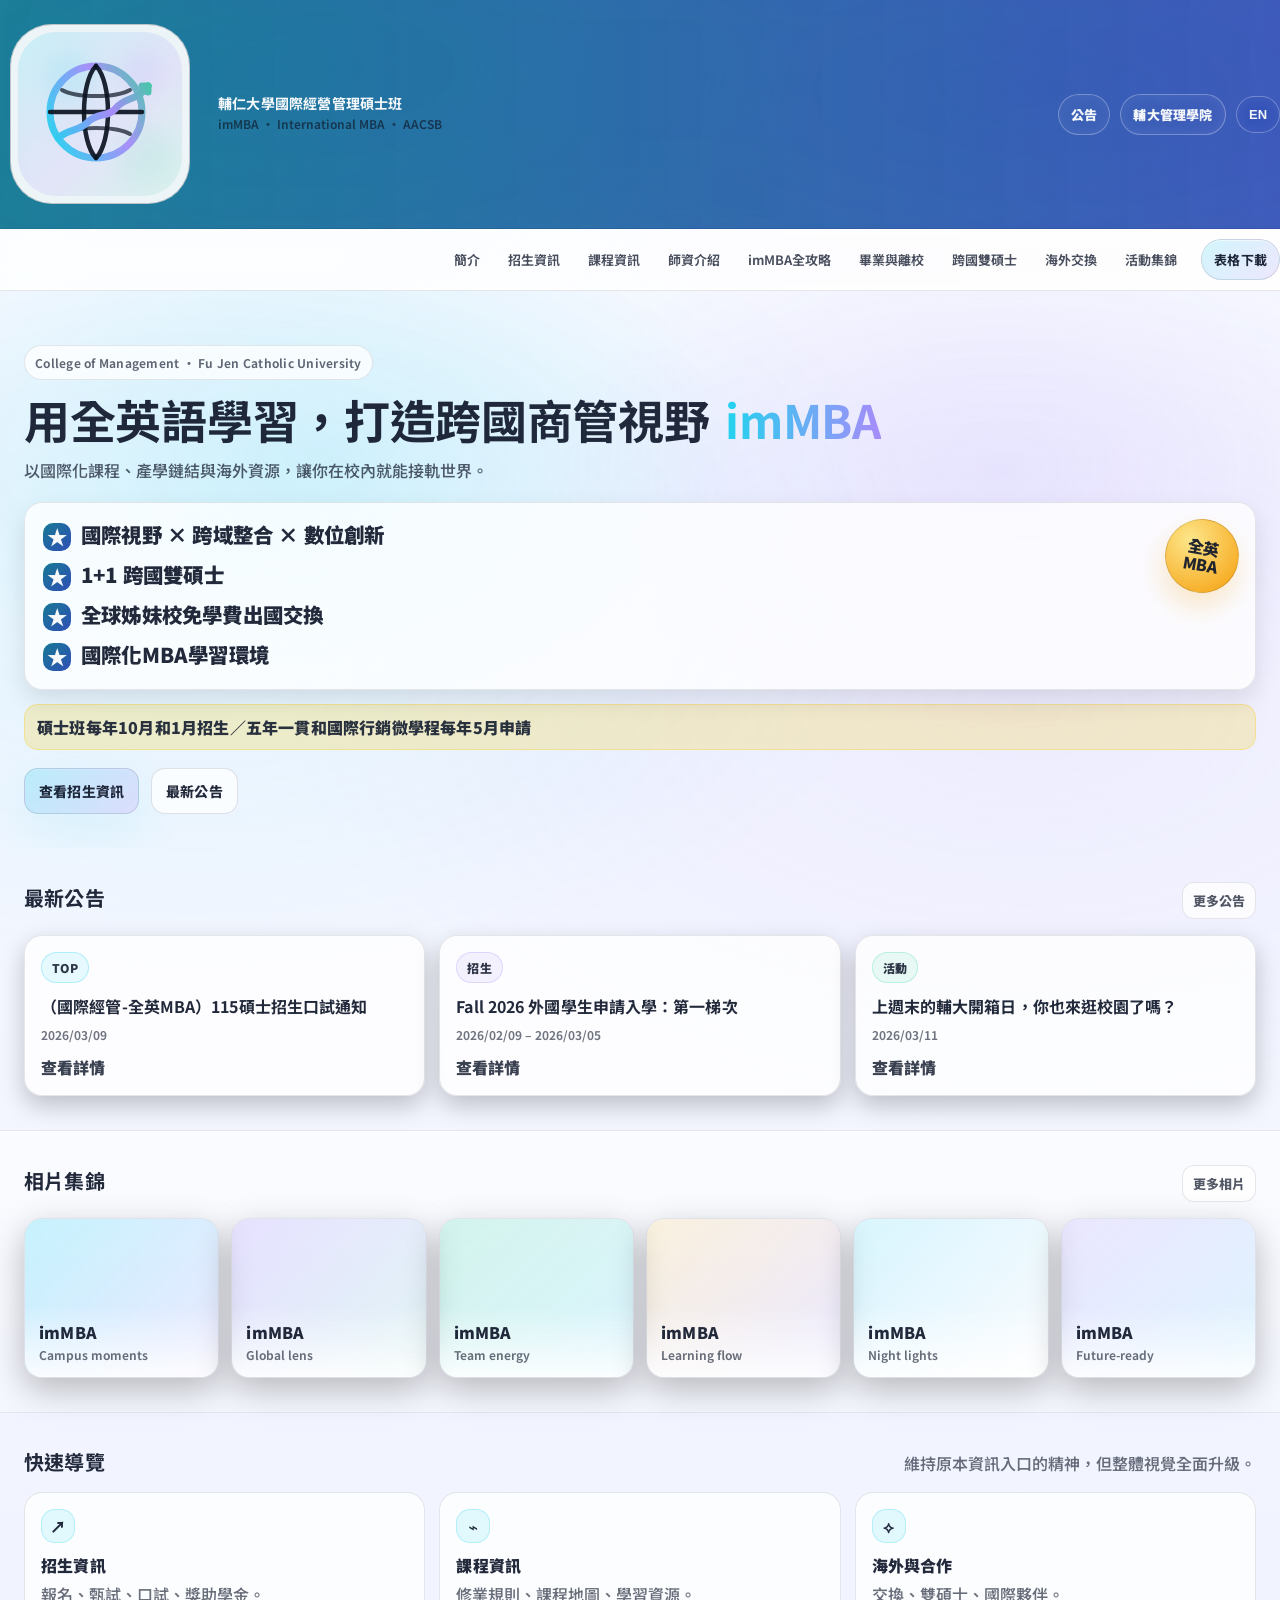
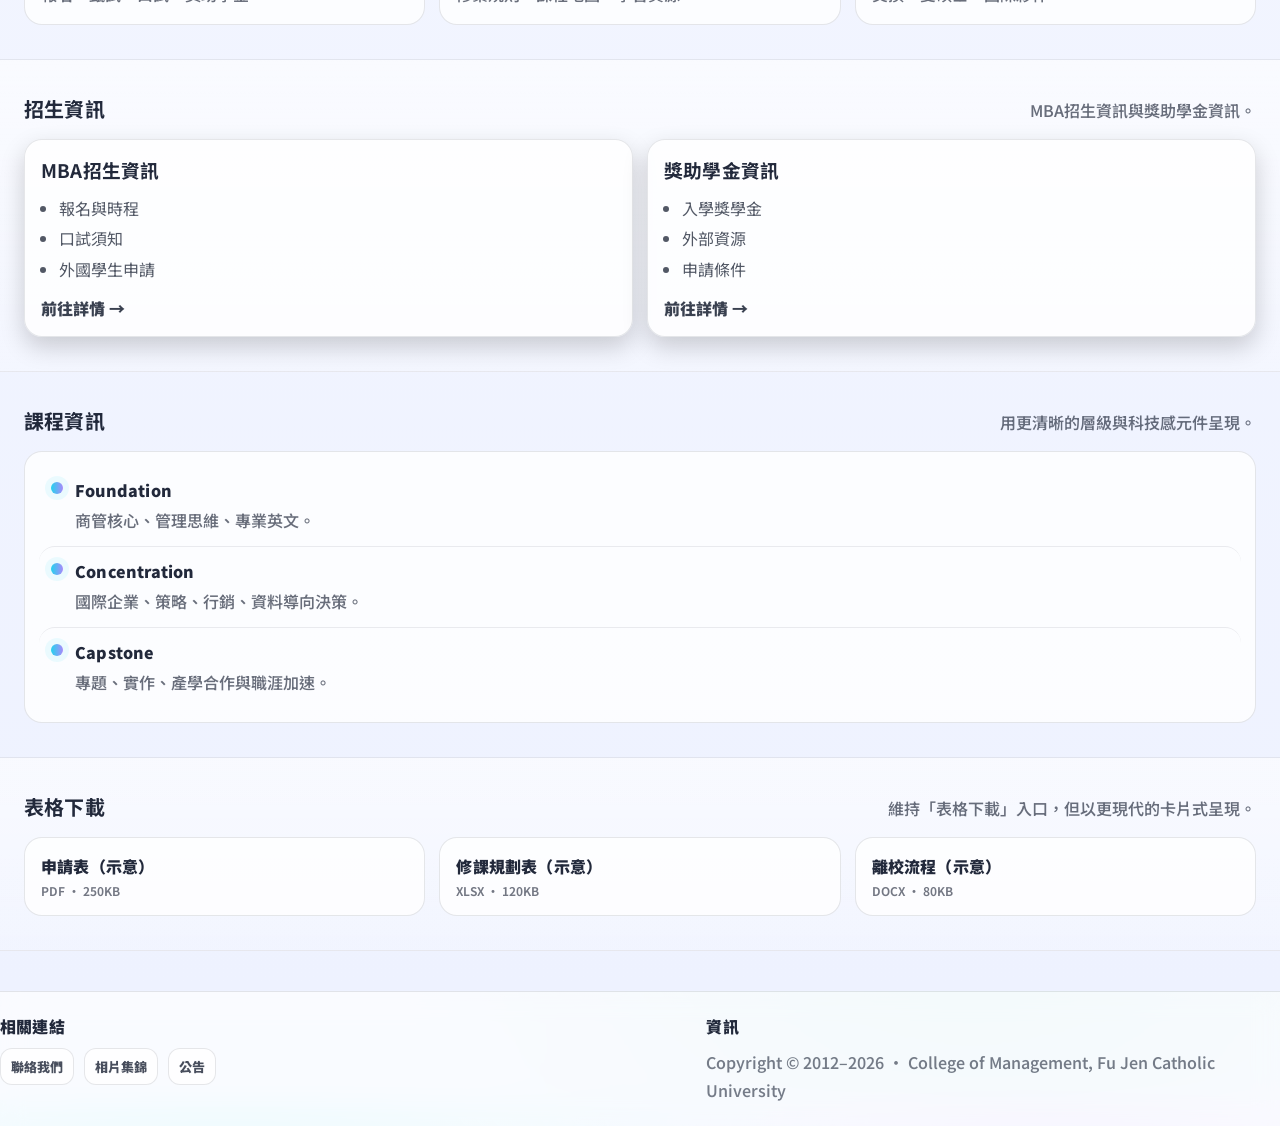
==== index.html @ dc675eb4 "first commit" ====
<!doctype html>
<html lang="zh-Hant" data-lang="zh">
  <head>
    <meta charset="UTF-8" />
    <meta name="viewport" content="width=device-width, initial-scale=1.0" />
    <meta name="color-scheme" content="dark light" />
    <title data-i18n="title">輔仁大學國際經營管理碩士班（imMBA）</title>
    <meta
      name="description"
      content="輔仁大學國際經營管理碩士班（imMBA）— 招生資訊、課程資訊、師資介紹、活動集錦。"
    />
    <link rel="preconnect" href="https://fonts.googleapis.com" />
    <link rel="preconnect" href="https://fonts.gstatic.com" crossorigin />
    <link
      href="https://fonts.googleapis.com/css2?family=Noto+Sans+TC:wght@400;500;600;700&display=swap"
      rel="stylesheet"
    />
    <link rel="stylesheet" href="./assets/styles.css" />
    <link rel="icon" href="./assets/favicon.svg" type="image/svg+xml" />
  </head>
  <body>
    <a class="skip-link" href="#main" data-i18n="skip">跳到主要內容</a>

    <header class="site-header" role="banner">
      <div class="top-banner">
        <div class="shell top-banner-inner">
          <div class="banner-left">
            <div class="logo-wrap">
              <img class="logo" src="./assets/logo.svg" width="200" height="200" alt="imMBA logo" />
            </div>
            <div class="banner-titles">
              <div class="brand-title brand-title--banner" data-i18n="brandTitle">輔仁大學國際經營管理碩士班</div>
              <div class="brand-subtitle brand-subtitle--banner" data-i18n="brandSubtitle">
                imMBA · International MBA · AACSB
              </div>
            </div>
          </div>

          <div class="banner-actions" aria-label="Header actions">
            <a class="banner-action" href="#news" data-i18n="banner.news">公告</a>
            <a class="banner-action" href="https://www.management.fju.edu.tw/" target="_blank" rel="noreferrer"
              data-i18n="banner.college"
              >輔大管理學院</a
            >
            <button class="banner-action banner-action--ghost lang-switch" type="button" data-i18n="langSwitch">
              EN
            </button>
          </div>
        </div>
      </div>

      <div class="nav-bar">
        <div class="shell nav-bar-inner">
          <nav class="nav" aria-label="主選單" data-i18n-attr="aria-label:navAria">
          <button class="nav-toggle" type="button" aria-expanded="false" aria-controls="navMenu">
            <span class="nav-toggle-lines" aria-hidden="true"></span>
            <span class="nav-toggle-text" data-i18n="menu">選單</span>
          </button>

          <ul id="navMenu" class="nav-menu">
            <li class="nav-item">
              <a class="nav-link" href="#intro" data-i18n="nav.about">簡介</a>
              <div class="dropdown">
                <a class="dropdown-link" href="#intro-features" data-i18n="nav.about.features">特色與排名</a>
                <a class="dropdown-link" href="#intro-rules" data-i18n="nav.about.rules">本單位規定及辦法</a>
                <a class="dropdown-link" href="#intro-env" data-i18n="nav.about.env">學習環境</a>
              </div>
            </li>

            <li class="nav-item">
              <a class="nav-link" href="#admission" data-i18n="nav.admissions">招生資訊</a>
              <div class="dropdown">
                <a class="dropdown-link" href="#admission-mba" data-i18n="nav.admissions.mba">MBA招生資訊</a>
                <a class="dropdown-link" href="#admission-scholarship" data-i18n="nav.admissions.scholarships"
                  >獎助學金資訊</a
                >
              </div>
            </li>

            <li class="nav-item">
              <a class="nav-link" href="#courses" data-i18n="nav.curriculum">課程資訊</a>
              <div class="dropdown">
                <a class="dropdown-link" href="#courses-rules" data-i18n="nav.curriculum.rules">課程與修業規則</a>
              </div>
            </li>

            <li class="nav-item"><a class="nav-link" href="#faculty" data-i18n="nav.faculty">師資介紹</a></li>
            <li class="nav-item"><a class="nav-link" href="#guide" data-i18n="nav.guide">imMBA全攻略</a></li>
            <li class="nav-item"><a class="nav-link" href="#graduation" data-i18n="nav.graduation">畢業與離校</a></li>
            <li class="nav-item"><a class="nav-link" href="#dual" data-i18n="nav.dual">跨國雙碩士</a></li>
            <li class="nav-item"><a class="nav-link" href="#exchange" data-i18n="nav.exchange">海外交換</a></li>
            <li class="nav-item"><a class="nav-link" href="#gallery" data-i18n="nav.gallery">活動集錦</a></li>

            <li class="nav-item nav-item--right">
              <a class="nav-pill" href="#downloads" data-i18n="nav.downloads">表格下載</a>
            </li>
          </ul>
          </nav>
        </div>
      </div>
    </header>

    <main id="main" class="main" role="main">
      <section class="hero" aria-label="主視覺">
        <div class="shell hero-grid">
          <div class="hero-copy">
            <div class="kicker">College of Management · Fu Jen Catholic University</div>
            <h1 class="hero-title">
              <span data-i18n="hero.titlePrefix">用全英語學習，打造跨國商管視野</span>
              <span class="hero-title-accent">imMBA</span>
            </h1>
            <p class="hero-lead" data-i18n="hero.lead">
              以國際化課程、產學鏈結與海外資源，讓你在校內就能接軌世界。
            </p>

            <div class="hero-bullets">
              <div class="hero-badge" aria-hidden="true"><span data-i18n="hero.badge">全英MBA</span></div>
              <ul class="hero-list">
                <li data-i18n="hero.b1">國際視野 × 跨域整合 × 數位創新</li>
                <li data-i18n="hero.b2">1+1 跨國雙碩士</li>
                <li data-i18n="hero.b3">全球姊妹校免學費出國交換</li>
                <li data-i18n="hero.b4">國際化MBA學習環境</li>
              </ul>
            </div>

            <div class="hero-footnote" data-i18n="hero.foot">
              碩士班每年10月和1月招生／五年一貫和國際行銷微學程每年5月申請
            </div>

            <div class="hero-actions">
              <a class="btn btn-primary" href="#admission" data-i18n="hero.ctaAdmissions">查看招生資訊</a>
              <a class="btn btn-secondary" href="#news" data-i18n="hero.ctaNews">最新公告</a>
            </div>

          </div>
        </div>
      </section>

      <section id="news" class="section">
        <div class="shell">
          <div class="section-head">
            <h2 class="section-title" data-i18n="news.title">最新公告</h2>
            <a class="section-link" href="#more-news" data-i18n="news.more">更多公告</a>
          </div>

          <div class="cards">
            <article class="card">
              <div class="tag">TOP</div>
              <h3 class="card-title" data-i18n="news.item1.title">（國際經管-全英MBA）115碩士招生口試通知</h3>
              <p class="card-meta">2026/03/09</p>
              <a class="card-cta" href="#news-1" data-i18n="news.details">查看詳情</a>
            </article>

            <article class="card">
              <div class="tag tag--alt" data-i18n="news.tagAdmissions">招生</div>
              <h3 class="card-title" data-i18n="news.item2.title">Fall 2026 外國學生申請入學：第一梯次</h3>
              <p class="card-meta">2026/02/09 – 2026/03/05</p>
              <a class="card-cta" href="#news-2" data-i18n="news.details">查看詳情</a>
            </article>

            <article class="card">
              <div class="tag tag--soft" data-i18n="news.tagEvent">活動</div>
              <h3 class="card-title" data-i18n="news.item3.title">上週末的輔大開箱日，你也來逛校園了嗎？</h3>
              <p class="card-meta">2026/03/11</p>
              <a class="card-cta" href="#news-3" data-i18n="news.details">查看詳情</a>
            </article>
          </div>
        </div>
      </section>

      <section id="gallery" class="section section--alt">
        <div class="shell">
          <div class="section-head">
            <h2 class="section-title" data-i18n="gallery.title">相片集錦</h2>
            <a class="section-link" href="#more-gallery" data-i18n="gallery.more">更多相片</a>
          </div>

          <div class="gallery">
            <a class="tile" href="#g1" aria-label="相片 1">
              <div class="tile-bg tile-bg--1"></div>
              <div class="tile-overlay">
                <div class="tile-title">imMBA</div>
                <div class="tile-subtitle">Campus moments</div>
              </div>
            </a>
            <a class="tile" href="#g2" aria-label="相片 2">
              <div class="tile-bg tile-bg--2"></div>
              <div class="tile-overlay">
                <div class="tile-title">imMBA</div>
                <div class="tile-subtitle">Global lens</div>
              </div>
            </a>
            <a class="tile" href="#g3" aria-label="相片 3">
              <div class="tile-bg tile-bg--3"></div>
              <div class="tile-overlay">
                <div class="tile-title">imMBA</div>
                <div class="tile-subtitle">Team energy</div>
              </div>
            </a>
            <a class="tile" href="#g4" aria-label="相片 4">
              <div class="tile-bg tile-bg--4"></div>
              <div class="tile-overlay">
                <div class="tile-title">imMBA</div>
                <div class="tile-subtitle">Learning flow</div>
              </div>
            </a>
            <a class="tile" href="#g5" aria-label="相片 5">
              <div class="tile-bg tile-bg--5"></div>
              <div class="tile-overlay">
                <div class="tile-title">imMBA</div>
                <div class="tile-subtitle">Night lights</div>
              </div>
            </a>
            <a class="tile" href="#g6" aria-label="相片 6">
              <div class="tile-bg tile-bg--6"></div>
              <div class="tile-overlay">
                <div class="tile-title">imMBA</div>
                <div class="tile-subtitle">Future-ready</div>
              </div>
            </a>
          </div>
        </div>
      </section>

      <section id="intro" class="section">
        <div class="shell">
          <div class="section-head">
            <h2 class="section-title" data-i18n="intro.title">快速導覽</h2>
            <p class="section-desc" data-i18n="intro.desc">維持原本資訊入口的精神，但整體視覺全面升級。</p>
          </div>

          <div class="grid-3">
            <a class="mini" href="#admission">
              <div class="mini-icon" aria-hidden="true">↗</div>
              <div class="mini-title" data-i18n="intro.card1.title">招生資訊</div>
              <div class="mini-desc" data-i18n="intro.card1.desc">報名、甄試、口試、獎助學金。</div>
            </a>
            <a class="mini" href="#courses">
              <div class="mini-icon" aria-hidden="true">⌁</div>
              <div class="mini-title" data-i18n="intro.card2.title">課程資訊</div>
              <div class="mini-desc" data-i18n="intro.card2.desc">修業規則、課程地圖、學習資源。</div>
            </a>
            <a class="mini" href="#exchange">
              <div class="mini-icon" aria-hidden="true">⟡</div>
              <div class="mini-title" data-i18n="intro.card3.title">海外與合作</div>
              <div class="mini-desc" data-i18n="intro.card3.desc">交換、雙碩士、國際夥伴。</div>
            </a>
          </div>
        </div>
      </section>

      <section id="admission" class="section section--alt">
        <div class="shell">
          <div class="section-head">
            <h2 class="section-title" data-i18n="admission.title">招生資訊</h2>
            <p class="section-desc" data-i18n="admission.desc">MBA招生資訊與獎助學金資訊。</p>
          </div>

          <div class="split">
            <div class="panel">
              <h3 class="panel-title" id="admission-mba" data-i18n="admission.mba.title">MBA招生資訊</h3>
              <ul class="list">
                <li data-i18n="admission.mba.li1">報名與時程</li>
                <li data-i18n="admission.mba.li2">口試須知</li>
                <li data-i18n="admission.mba.li3">外國學生申請</li>
              </ul>
              <a class="inline-link" href="#admission-mba-more" data-i18n="common.learnMore">前往詳情 →</a>
            </div>
            <div class="panel">
              <h3 class="panel-title" id="admission-scholarship" data-i18n="admission.sch.title">獎助學金資訊</h3>
              <ul class="list">
                <li data-i18n="admission.sch.li1">入學獎學金</li>
                <li data-i18n="admission.sch.li2">外部資源</li>
                <li data-i18n="admission.sch.li3">申請條件</li>
              </ul>
              <a class="inline-link" href="#admission-scholarship-more" data-i18n="common.learnMore">前往詳情 →</a>
            </div>
          </div>
        </div>
      </section>

      <section id="courses" class="section">
        <div class="shell">
          <div class="section-head">
            <h2 class="section-title" data-i18n="courses.title">課程資訊</h2>
            <p class="section-desc" id="courses-rules" data-i18n="courses.desc">用更清晰的層級與科技感元件呈現。</p>
          </div>

          <div class="timeline">
            <div class="step">
              <div class="step-dot" aria-hidden="true"></div>
              <div class="step-body">
                <div class="step-title">Foundation</div>
                <div class="step-desc" data-i18n="courses.step1">商管核心、管理思維、專業英文。</div>
              </div>
            </div>
            <div class="step">
              <div class="step-dot" aria-hidden="true"></div>
              <div class="step-body">
                <div class="step-title">Concentration</div>
                <div class="step-desc" data-i18n="courses.step2">國際企業、策略、行銷、資料導向決策。</div>
              </div>
            </div>
            <div class="step">
              <div class="step-dot" aria-hidden="true"></div>
              <div class="step-body">
                <div class="step-title">Capstone</div>
                <div class="step-desc" data-i18n="courses.step3">專題、實作、產學合作與職涯加速。</div>
              </div>
            </div>
          </div>
        </div>
      </section>

      <section id="downloads" class="section section--alt">
        <div class="shell">
          <div class="section-head">
            <h2 class="section-title" data-i18n="downloads.title">表格下載</h2>
            <p class="section-desc" data-i18n="downloads.desc">維持「表格下載」入口，但以更現代的卡片式呈現。</p>
          </div>

          <div class="downloads">
            <a class="download" href="#d1">
              <div class="download-title" data-i18n="downloads.item1">申請表（示意）</div>
              <div class="download-meta">PDF · 250KB</div>
            </a>
            <a class="download" href="#d2">
              <div class="download-title" data-i18n="downloads.item2">修課規劃表（示意）</div>
              <div class="download-meta">XLSX · 120KB</div>
            </a>
            <a class="download" href="#d3">
              <div class="download-title" data-i18n="downloads.item3">離校流程（示意）</div>
              <div class="download-meta">DOCX · 80KB</div>
            </a>
          </div>
        </div>
      </section>

      <!-- language switch is in the top navigation -->
    </main>

    <footer class="site-footer" role="contentinfo">
      <div class="shell footer-grid">
        <div>
          <div class="footer-title" data-i18n="footer.linksTitle">相關連結</div>
          <div class="footer-links">
            <a href="#contact" data-i18n="footer.contact">聯絡我們</a>
            <a href="#gallery" data-i18n="footer.gallery">相片集錦</a>
            <a href="#news" data-i18n="footer.news">公告</a>
          </div>
        </div>
        <div>
          <div class="footer-title" data-i18n="footer.infoTitle">資訊</div>
          <div class="footer-muted">
            Copyright © 2012–2026 · College of Management, Fu Jen Catholic University
          </div>
        </div>
      </div>
    </footer>

    <script src="./assets/app.js" defer></script>
  </body>
</html>
---- assets/styles.css ----
:root{
  /* Light-tech palette (same vibe, brighter base) */
  --bg0: #F6F8FF;
  --bg1: #EEF2FF;
  --surface: rgba(255,255,255,.72);
  --surface2: rgba(255,255,255,.86);
  --stroke: rgba(15,23,42,.10);
  --stroke2: rgba(34,211,238,.24);
  --text: rgba(15,23,42,.92);
  --muted: rgba(15,23,42,.68);
  --muted2: rgba(15,23,42,.52);

  --aqua: #22D3EE;
  --violet: #A78BFA;
  --mint: #34D399;
  --amber: #FBBF24;

  --shadow: 0 18px 60px rgba(0,0,0,.52);
  --shadow2: 0 10px 30px rgba(0,0,0,.35);
  --r-lg: 18px;
  --r-md: 14px;
  --r-sm: 12px;
  /* Full-bleed layout */
  --max: 100%;
}

*{box-sizing:border-box}
html,body{height:100%}
body{
  margin:0;
  font-family: "Noto Sans TC", system-ui, -apple-system, Segoe UI, Roboto, Helvetica, Arial, "Apple Color Emoji","Segoe UI Emoji";
  color: var(--text);
  background:
    radial-gradient(1100px 640px at 18% 10%, rgba(34,211,238,.18), transparent 62%),
    radial-gradient(900px 560px at 82% 6%, rgba(167,139,250,.18), transparent 62%),
    radial-gradient(900px 620px at 76% 76%, rgba(52,211,153,.12), transparent 65%),
    linear-gradient(180deg, var(--bg0), var(--bg1));
  overflow-x:hidden;
}

a{color:inherit; text-decoration:none}

.shell{
  width: 100%;
  margin: 0 auto;
  padding: 0 24px;
}

.skip-link{
  position:absolute;
  left:12px; top:12px;
  padding:10px 12px;
  border-radius: 12px;
  background: rgba(255,255,255,.86);
  border: 1px solid rgba(15,23,42,.14);
  transform: translateY(-160%);
  transition: transform .2s ease;
  z-index: 9999;
}
.skip-link:focus{ transform: translateY(0) }

/* Header */
.site-header{
  position: sticky;
  top:0;
  z-index: 50;
}
.site-header::before{
  content:"";
  position:absolute;
  inset:0;
  pointer-events:none;
  background:
    linear-gradient(90deg, rgba(34,211,238,.10), rgba(167,139,250,.10), rgba(52,211,153,.06));
  opacity: .35;
  mix-blend-mode: screen;
}

.top-banner{
  position: relative;
  background:
    linear-gradient(90deg, rgba(14,116,144,.92), rgba(30,64,175,.84)),
    radial-gradient(900px 320px at 20% 30%, rgba(34,211,238,.26), transparent 62%),
    radial-gradient(900px 320px at 80% 40%, rgba(167,139,250,.22), transparent 62%);
  border-bottom: 1px solid rgba(15,23,42,.10);
  backdrop-filter: blur(12px);
  -webkit-backdrop-filter: blur(12px);
}
.top-banner-inner{
  display:flex;
  align-items:center;
  justify-content: space-between;
  gap: 18px;
  padding: 14px 0;
}
.banner-left{
  display:flex;
  align-items:center;
  gap: 18px;
  min-width: 0;
}
.logo{
  width: 200px;
  height: 200px;
  display:block;
}
.logo-wrap{
  width: 200px;
  height: 200px;
  flex: 0 0 200px;
  display:flex;
  align-items:center;
  justify-content:center;
}
.banner-titles{
  min-width: 0;
}
.brand-title--banner{
  font-size: clamp(30px, 3.6vw, 52px);
  line-height: 1.15;
  letter-spacing: .2px;
  font-weight: 950;
  color: rgba(255,255,255,.96);
}
.brand-subtitle--banner{
  font-size: clamp(16px, 1.8vw, 22px);
  margin-top: 8px;
  font-weight: 800;
  color: rgba(226,232,240,.88);
}

.nav-bar{
  position: relative;
  background: rgba(255,255,255,.92);
  border-bottom: 1px solid rgba(15,23,42,.10);
  backdrop-filter: blur(14px);
  -webkit-backdrop-filter: blur(14px);
}
.nav-bar-inner{
  display:flex;
  align-items:center;
  justify-content: flex-end;
  padding: 10px 0;
}

.banner-actions{
  display:flex;
  align-items:center;
  gap: 10px;
  flex: 0 0 auto;
}
.banner-action{
  display:inline-flex;
  align-items:center;
  justify-content:center;
  padding: 10px 12px;
  border-radius: 999px;
  font-weight: 900;
  font-size: 13px;
  letter-spacing:.2px;
  border: 1px solid rgba(255,255,255,.28);
  background: rgba(255,255,255,.10);
  color: rgba(255,255,255,.94);
  backdrop-filter: blur(10px);
  -webkit-backdrop-filter: blur(10px);
}
.banner-action:hover{ filter: brightness(1.06) }
.banner-action--ghost{
  background: rgba(255,255,255,.06);
}

/* Page content background distinct from nav bar */
.main{
  background:
    radial-gradient(1200px 680px at 15% 12%, rgba(34,211,238,.10), transparent 62%),
    radial-gradient(1200px 680px at 80% 18%, rgba(167,139,250,.10), transparent 62%),
    linear-gradient(180deg, rgba(246,248,255,1), rgba(238,242,255,1));
}

.brand{display:flex; align-items:center; gap:12px; min-width: 220px}
.brand-mark{
  width: 38px; height: 38px;
  border-radius: 14px;
  background:
    radial-gradient(18px 18px at 30% 30%, rgba(255,255,255,.20), transparent 65%),
    linear-gradient(135deg, rgba(34,211,238,.22), rgba(167,139,250,.18));
  border: 1px solid rgba(15,23,42,.12);
  box-shadow:
    0 10px 28px rgba(0,0,0,.35),
    inset 0 1px 0 rgba(255,255,255,.15);
  display:grid;
  place-items:center;
}
.brand-dot{
  width: 10px; height: 10px;
  border-radius:999px;
  background: radial-gradient(circle at 30% 30%, #fff, rgba(255,255,255,.3));
  box-shadow:
    0 0 0 6px rgba(34,211,238,.10),
    0 0 22px rgba(34,211,238,.40);
}
.brand-title{font-weight:700; letter-spacing:.2px; font-size: 14px; line-height:1.1}
.brand-subtitle{font-weight:600; font-size: 12px; color: var(--muted); margin-top: 3px}

/* Nav */
.nav{display:flex; align-items:center; gap: 12px}
.nav-toggle{
  display:none;
  align-items:center;
  gap:10px;
  border-radius: 14px;
  padding: 10px 12px;
  background: rgba(255,255,255,.78);
  border: 1px solid rgba(15,23,42,.12);
  color: var(--text);
}
.nav-toggle-lines{
  width: 18px; height: 12px; position: relative;
}
.nav-toggle-lines::before,
.nav-toggle-lines::after{
  content:"";
  position:absolute;
  left:0; right:0;
  height:2px;
  border-radius: 99px;
  background: linear-gradient(90deg, var(--aqua), var(--violet));
}
.nav-toggle-lines::before{ top:0 }
.nav-toggle-lines::after{ bottom:0 }
.nav-toggle-text{ font-weight:700; font-size: 13px; letter-spacing:.2px }

.nav-menu{
  display:flex;
  align-items:center;
  gap: 4px;
  padding: 0;
  margin: 0;
  list-style:none;
  flex-wrap: nowrap;
  white-space: nowrap;
}
.nav-item{ position: relative }
.nav-link{
  display:flex;
  align-items:center;
  gap: 8px;
  padding: 10px 12px;
  border-radius: 12px;
  font-weight: 650;
  font-size: 13px;
  color: rgba(15,23,42,.76);
  transition: background .18s ease, color .18s ease, transform .18s ease;
}
.nav-link:hover,
.nav-item:focus-within > .nav-link{
  background: rgba(15,23,42,.05);
  color: rgba(15,23,42,.92);
}
.nav-pill{
  display:inline-flex;
  align-items:center;
  justify-content:center;
  padding: 10px 12px;
  border-radius: 999px;
  font-weight: 750;
  font-size: 13px;
  letter-spacing:.2px;
  border: 1px solid rgba(15,23,42,.12);
  background: linear-gradient(135deg, rgba(34,211,238,.20), rgba(167,139,250,.20));
  box-shadow: inset 0 1px 0 rgba(255,255,255,.55);
}
.nav-pill:hover{ filter: brightness(1.06) }
.nav-pill--ghost{
  background: rgba(255,255,255,.78);
}
.nav-item--right{ margin-left: 8px }

/* Dropdown: keep behavior stable (hover/focus-within) */
.dropdown{
  position:absolute;
  left:0;
  top: calc(100% + 8px);
  min-width: 220px;
  padding: 8px;
  border-radius: 14px;
  background: rgba(255,255,255,.90);
  border: 1px solid rgba(15,23,42,.12);
  box-shadow: var(--shadow2);
  backdrop-filter: blur(14px);
  -webkit-backdrop-filter: blur(14px);

  opacity:0;
  transform: translateY(-8px);
  pointer-events:none;
  transition: opacity .16s ease, transform .16s ease;
}
.nav-item:hover > .dropdown,
.nav-item:focus-within > .dropdown{
  opacity:1;
  transform: translateY(0);
  pointer-events:auto;
}
.dropdown-link{
  display:block;
  padding: 10px 10px;
  border-radius: 12px;
  font-weight: 650;
  font-size: 13px;
  color: rgba(15,23,42,.80);
  transition: background .16s ease, color .16s ease;
}
.dropdown-link:hover,
.dropdown-link:focus{
  background: rgba(15,23,42,.06);
  color: rgba(15,23,42,.94);
  outline: none;
}

/* Main */
.main{ padding-bottom: 40px }

.hero{
  position: relative;
  padding: 54px 0 34px;
  overflow:hidden;
}
.hero::before{
  content:"";
  position:absolute;
  inset: -1px;
  pointer-events:none;
  background:
    radial-gradient(700px 420px at 25% 30%, rgba(34,211,238,.16), transparent 60%),
    radial-gradient(700px 420px at 78% 32%, rgba(167,139,250,.18), transparent 64%);
  opacity:.8;
}
.hero-grid{
  position: relative;
  display:grid;
  grid-template-columns: 1fr;
  gap: 28px;
  align-items: stretch;
}
.kicker{
  display:inline-flex;
  gap: 10px;
  align-items:center;
  padding: 8px 10px;
  border-radius: 999px;
  border: 1px solid rgba(15,23,42,.10);
  background: rgba(255,255,255,.76);
  color: rgba(15,23,42,.66);
  font-weight: 650;
  font-size: 12px;
  letter-spacing:.25px;
}
.hero-title{
  margin: 14px 0 10px;
  font-size: clamp(30px, 4.2vw, 46px);
  line-height: 1.12;
  letter-spacing: -0.3px;
}
.hero-title-accent{
  display:inline-block;
  margin-left: 6px;
  background: linear-gradient(90deg, var(--aqua), var(--violet));
  -webkit-background-clip:text;
  background-clip:text;
  color: transparent;
}
.hero-lead{
  margin: 0;
  max-width: 52ch;
  color: rgba(15,23,42,.70);
  font-weight: 520;
  line-height: 1.8;
}
.hero-actions{
  display:flex;
  gap: 12px;
  margin-top: 18px;
  flex-wrap: wrap;
}

.hero-bullets{
  position: relative;
  margin-top: 18px;
  padding: 18px 18px 18px 18px;
  border-radius: 18px;
  border: 1px solid rgba(15,23,42,.10);
  background: rgba(255,255,255,.78);
  box-shadow: 0 10px 24px rgba(0,0,0,.10);
}
.hero-list{
  margin: 0;
  padding: 0 0 0 0;
  list-style: none;
  display:grid;
  gap: 10px;
}
.hero-list li{
  font-weight: 900;
  letter-spacing:.2px;
  font-size: clamp(16px, 1.6vw, 22px);
  line-height: 1.35;
  display:flex;
  gap: 10px;
  align-items:flex-start;
}
.hero-list li::before{
  content: "★";
  color: rgba(255,255,255,.96);
  background: linear-gradient(135deg, rgba(14,116,144,.96), rgba(30,64,175,.92));
  width: 28px;
  height: 28px;
  border-radius: 10px;
  display:inline-grid;
  place-items:center;
  flex: 0 0 28px;
  margin-top: 2px;
}
.hero-badge{
  position:absolute;
  right: 16px;
  top: 16px;
  width: 74px;
  height: 74px;
  border-radius: 999px;
  background: radial-gradient(circle at 30% 30%, #FDE68A, #F59E0B);
  box-shadow: 0 14px 28px rgba(245,158,11,.22);
  border: 1px solid rgba(15,23,42,.12);
  display:grid;
  place-items:center;
  transform: rotate(10deg);
  font-weight: 950;
  color: rgba(15,23,42,.92);
  text-align:center;
  padding: 10px;
  line-height: 1.05;
}
.hero-footnote{
  margin-top: 14px;
  padding: 10px 12px;
  border-radius: 14px;
  background: rgba(250,204,21,.22);
  border: 1px solid rgba(250,204,21,.30);
  color: rgba(15,23,42,.88);
  font-weight: 900;
  letter-spacing:.2px;
}

@media (max-width: 740px){
  .top-banner-inner{ flex-direction: column; align-items: flex-start; }
  .banner-actions{ width: 100%; justify-content: flex-start; flex-wrap: wrap; }
  .logo{ width: 140px; height: 140px; }
  .logo-wrap{ width: 140px; height: 140px; flex-basis: 140px; }
}
.btn{
  display:inline-flex;
  align-items:center;
  justify-content:center;
  gap: 10px;
  padding: 12px 14px;
  border-radius: 14px;
  font-weight: 800;
  font-size: 14px;
  letter-spacing:.2px;
  border: 1px solid rgba(15,23,42,.12);
  transition: transform .16s ease, filter .16s ease, background .16s ease;
  will-change: transform;
}
.btn:hover{ transform: translateY(-1px); filter: brightness(1.06) }
.btn:active{ transform: translateY(0) }
.btn-primary{
  background: linear-gradient(135deg, rgba(34,211,238,.24), rgba(167,139,250,.22));
  box-shadow: inset 0 1px 0 rgba(255,255,255,.16), 0 18px 50px rgba(34,211,238,.10);
}
.btn-secondary{
  background: rgba(255,255,255,.76);
}

.hero-stats{
  display:grid;
  grid-template-columns: repeat(3, minmax(0,1fr));
  gap: 10px;
  margin-top: 18px;
}
.stat{
  border-radius: 14px;
  border: 1px solid rgba(15,23,42,.10);
  background: rgba(255,255,255,.76);
  padding: 12px;
}
.stat-value{
  font-weight: 900;
  letter-spacing:.2px;
  background: linear-gradient(90deg, rgba(15,23,42,.92), rgba(15,23,42,.68));
  -webkit-background-clip:text;
  background-clip:text;
  color: transparent;
}
.stat-label{
  margin-top: 4px;
  color: rgba(15,23,42,.56);
  font-weight: 650;
  font-size: 12px;
}

.hero-panel{
  display:flex;
  align-items:stretch;
}
.glass-card{
  width:100%;
  border-radius: 20px;
  border: 1px solid rgba(15,23,42,.12);
  background:
    radial-gradient(400px 260px at 25% 30%, rgba(34,211,238,.16), transparent 60%),
    radial-gradient(360px 240px at 75% 25%, rgba(167,139,250,.16), transparent 62%),
    rgba(255,255,255,.76);
  box-shadow: var(--shadow);
  overflow:hidden;
  position: relative;
}
.glass-card::after{
  content:"";
  position:absolute;
  inset: -2px;
  pointer-events:none;
  background:
    linear-gradient(120deg, transparent, rgba(255,255,255,.10), transparent);
  transform: translateX(-55%);
  animation: sheen 8s ease-in-out infinite;
  opacity:.5;
}
@keyframes sheen{
  0%, 20% { transform: translateX(-55%) }
  60%, 100% { transform: translateX(55%) }
}
.glass-card-top{ padding: 18px 18px 8px; display:flex; align-items:center; gap: 12px }
.pulse{
  width: 10px; height: 10px; border-radius:999px;
  background: var(--aqua);
  box-shadow: 0 0 0 6px rgba(34,211,238,.12), 0 0 30px rgba(34,211,238,.35);
}
.glass-title{ font-weight: 900; letter-spacing:.2px }
.glass-subtitle{ margin-left:auto; color: rgba(15,23,42,.60); font-weight: 650; font-size: 12px }
.glass-metrics{
  display:grid;
  grid-template-columns: 1fr;
  gap: 10px;
  padding: 12px 18px 16px;
}
.metric{
  border-radius: 14px;
  border: 1px solid rgba(15,23,42,.10);
  background: rgba(255,255,255,.82);
  padding: 12px 12px;
  display:flex;
  align-items:center;
  justify-content: space-between;
  gap: 12px;
}
.metric-k{ color: rgba(15,23,42,.60); font-weight: 700; font-size: 12px }
.metric-v{ font-weight: 850; letter-spacing:.2px }
.glass-footer{
  display:flex;
  flex-wrap: wrap;
  gap: 10px;
  padding: 0 18px 18px;
}
.chip{
  padding: 8px 10px;
  border-radius: 999px;
  border: 1px solid rgba(15,23,42,.10);
  background: rgba(255,255,255,.78);
  font-weight: 800;
  font-size: 12px;
  color: rgba(15,23,42,.78);
}
.chip--alt{
  background: linear-gradient(135deg, rgba(167,139,250,.18), rgba(34,211,238,.12));
}
.chip--soft{
  background: rgba(52,211,153,.12);
  border-color: rgba(52,211,153,.20);
}

/* Sections */
.section{ padding: 34px 0 }
.section--alt{
  background: linear-gradient(180deg, rgba(255,255,255,.62), rgba(255,255,255,.24));
  border-top: 1px solid rgba(15,23,42,.08);
  border-bottom: 1px solid rgba(15,23,42,.08);
}
.section-head{
  display:flex;
  align-items: baseline;
  justify-content: space-between;
  gap: 14px;
  flex-wrap: wrap;
  margin-bottom: 16px;
}
.section-title{
  margin: 0;
  font-size: 20px;
  letter-spacing: .2px;
}
.section-desc{
  margin: 0;
  color: rgba(15,23,42,.62);
  font-weight: 550;
}
.section-link{
  color: rgba(15,23,42,.72);
  font-weight: 800;
  font-size: 13px;
  padding: 8px 10px;
  border-radius: 12px;
  border: 1px solid rgba(15,23,42,.10);
  background: rgba(255,255,255,.76);
}
.section-link:hover{ filter: brightness(1.06) }

.cards{
  display:grid;
  grid-template-columns: repeat(3, minmax(0,1fr));
  gap: 14px;
}
.card{
  border-radius: 18px;
  border: 1px solid rgba(15,23,42,.10);
  background: rgba(255,255,255,.78);
  padding: 16px;
  box-shadow: 0 10px 24px rgba(0,0,0,.22);
  transition: transform .16s ease, background .16s ease, border-color .16s ease;
}
.card:hover{
  transform: translateY(-2px);
  background: rgba(255,255,255,.90);
  border-color: rgba(125,211,252,.24);
}
.tag{
  display:inline-flex;
  padding: 6px 10px;
  border-radius: 999px;
  font-weight: 900;
  font-size: 12px;
  letter-spacing: .3px;
  border: 1px solid rgba(34,211,238,.28);
  background: rgba(34,211,238,.10);
  color: rgba(15,23,42,.86);
}
.tag--alt{
  border-color: rgba(167,139,250,.28);
  background: rgba(167,139,250,.10);
}
.tag--soft{
  border-color: rgba(52,211,153,.26);
  background: rgba(52,211,153,.10);
}
.card-title{
  margin: 12px 0 8px;
  font-size: 16px;
  line-height: 1.4;
  letter-spacing:.1px;
}
.card-meta{
  margin: 0 0 12px;
  color: rgba(15,23,42,.60);
  font-weight: 650;
  font-size: 12px;
}
.card-cta{
  display:inline-flex;
  align-items:center;
  gap: 10px;
  font-weight: 900;
  color: rgba(15,23,42,.82);
}
.card-cta:hover{ color: rgba(15,23,42,.92) }

/* Gallery tiles */
.gallery{
  display:grid;
  grid-template-columns: repeat(6, minmax(0,1fr));
  gap: 12px;
}
.tile{
  position: relative;
  border-radius: 18px;
  overflow:hidden;
  border: 1px solid rgba(15,23,42,.10);
  min-height: 160px;
  box-shadow: 0 12px 34px rgba(0,0,0,.26);
  transform: translateZ(0);
}
.tile:hover{ border-color: rgba(125,211,252,.24) }
.tile-bg{
  position:absolute;
  inset:0;
  background:
    radial-gradient(600px 260px at 20% 15%, rgba(255,255,255,.14), transparent 55%),
    linear-gradient(135deg, rgba(34,211,238,.16), rgba(167,139,250,.14));
  filter: saturate(1.12);
  transform: scale(1.04);
  transition: transform .25s ease, filter .25s ease;
}
.tile:hover .tile-bg{ transform: scale(1.08); filter: saturate(1.22) }
.tile-bg--1{ background: linear-gradient(135deg, rgba(34,211,238,.22), rgba(167,139,250,.14)) }
.tile-bg--2{ background: linear-gradient(135deg, rgba(167,139,250,.22), rgba(52,211,153,.10)) }
.tile-bg--3{ background: linear-gradient(135deg, rgba(52,211,153,.18), rgba(34,211,238,.12)) }
.tile-bg--4{ background: linear-gradient(135deg, rgba(251,191,36,.14), rgba(167,139,250,.14)) }
.tile-bg--5{ background: linear-gradient(135deg, rgba(34,211,238,.14), rgba(255,255,255,.06)) }
.tile-bg--5{ background: linear-gradient(135deg, rgba(34,211,238,.14), rgba(255,255,255,.52)) }
.tile-bg--6{ background: linear-gradient(135deg, rgba(167,139,250,.18), rgba(34,211,238,.10)) }
.tile-overlay{
  position:absolute;
  left:0; right:0; bottom:0;
  padding: 14px;
  background: linear-gradient(180deg, transparent, rgba(255,255,255,.86));
}
.tile-title{ font-weight: 950; letter-spacing:.2px }
.tile-subtitle{ margin-top: 2px; color: rgba(15,23,42,.62); font-weight: 650; font-size: 12px }

/* Quick links */
.grid-3{
  display:grid;
  grid-template-columns: repeat(3, minmax(0,1fr));
  gap: 14px;
}
.mini{
  border-radius: 18px;
  border: 1px solid rgba(15,23,42,.10);
  background: rgba(255,255,255,.78);
  padding: 16px;
  transition: transform .16s ease, border-color .16s ease, background .16s ease;
}
.mini:hover{
  transform: translateY(-2px);
  border-color: rgba(125,211,252,.24);
  background: rgba(255,255,255,.90);
}
.mini-icon{
  width: 34px; height: 34px;
  border-radius: 14px;
  display:grid;
  place-items:center;
  background: rgba(34,211,238,.12);
  border: 1px solid rgba(34,211,238,.24);
  font-weight: 900;
}
.mini-title{ margin-top: 10px; font-weight: 900; letter-spacing:.2px }
.mini-desc{ margin-top: 4px; color: rgba(15,23,42,.62); font-weight: 550; line-height:1.7 }

/* Split panels */
.split{
  display:grid;
  grid-template-columns: repeat(2, minmax(0,1fr));
  gap: 14px;
}
.panel{
  border-radius: 18px;
  border: 1px solid rgba(15,23,42,.10);
  background: rgba(255,255,255,.78);
  padding: 16px;
  box-shadow: 0 10px 24px rgba(0,0,0,.18);
}
.panel-title{ margin: 0 0 10px; letter-spacing:.2px }
.list{ margin: 0; padding-left: 18px; color: rgba(15,23,42,.72); line-height:1.9 }
.inline-link{
  display:inline-flex;
  margin-top: 12px;
  font-weight: 900;
  color: rgba(15,23,42,.82);
}
.inline-link:hover{ color: rgba(15,23,42,.92) }

/* Timeline */
.timeline{
  border-radius: 18px;
  border: 1px solid rgba(15,23,42,.10);
  background: rgba(255,255,255,.78);
  padding: 14px;
}
.step{
  display:flex;
  gap: 12px;
  padding: 12px;
  border-radius: 16px;
}
.step + .step{ border-top: 1px solid rgba(15,23,42,.08) }
.step-dot{
  width: 12px; height: 12px;
  margin-top: 4px;
  border-radius:999px;
  background: linear-gradient(90deg, var(--aqua), var(--violet));
  box-shadow: 0 0 0 6px rgba(34,211,238,.08);
}
.step-title{ font-weight: 950; letter-spacing:.2px }
.step-desc{ margin-top: 4px; color: rgba(15,23,42,.62); font-weight: 550; line-height:1.75 }

/* Downloads */
.downloads{
  display:grid;
  grid-template-columns: repeat(3, minmax(0,1fr));
  gap: 14px;
}
.download{
  border-radius: 18px;
  border: 1px solid rgba(15,23,42,.10);
  background: rgba(255,255,255,.78);
  padding: 16px;
  transition: transform .16s ease, border-color .16s ease, background .16s ease;
}
.download:hover{
  transform: translateY(-2px);
  border-color: rgba(125,211,252,.24);
  background: rgba(255,255,255,.90);
}
.download-title{ font-weight: 950; letter-spacing:.2px }
.download-meta{ margin-top: 4px; color: rgba(15,23,42,.58); font-weight: 650; font-size: 12px }

.note{
  border-radius: 18px;
  border: 1px dashed rgba(15,23,42,.18);
  background: rgba(255,255,255,.76);
  padding: 16px;
  color: rgba(15,23,42,.68);
  line-height: 1.9;
}

/* Footer */
.site-footer{
  border-top: 1px solid rgba(15,23,42,.10);
  background: rgba(255,255,255,.66);
  backdrop-filter: blur(12px);
  -webkit-backdrop-filter: blur(12px);
}
.footer-grid{
  display:grid;
  grid-template-columns: 1.2fr 1fr;
  gap: 18px;
  padding: 22px 0;
  align-items:start;
}
.footer-title{ font-weight: 950; letter-spacing:.2px; margin-bottom: 10px }
.footer-links{ display:flex; flex-wrap: wrap; gap: 10px }
.footer-links a{
  padding: 8px 10px;
  border-radius: 12px;
  border: 1px solid rgba(15,23,42,.10);
  background: rgba(255,255,255,.76);
  font-weight: 850;
  font-size: 13px;
  color: rgba(15,23,42,.76);
}
.footer-links a:hover{ color: rgba(15,23,42,.92) }
.footer-muted{ color: rgba(15,23,42,.56); line-height: 1.75; font-weight: 550 }

/* Responsive */
@media (max-width: 980px){
  .hero-grid{ grid-template-columns: 1fr; }
  .gallery{ grid-template-columns: repeat(3, minmax(0,1fr)); }
  .cards{ grid-template-columns: 1fr; }
  .downloads{ grid-template-columns: 1fr; }
  .split{ grid-template-columns: 1fr; }
  .grid-3{ grid-template-columns: 1fr; }
  .footer-grid{ grid-template-columns: 1fr; }
}

@media (max-width: 900px){
  .nav-toggle{ display:inline-flex }
  .nav-menu{
    position: absolute;
    top: calc(100% + 10px);
    right: 0;
    left: 0;
    width: calc(100% - 48px);
    margin: 0 auto;
    padding: 10px;
    gap: 6px;
    flex-direction: column;
    align-items: stretch;
    border-radius: 18px;
    border: 1px solid rgba(15,23,42,.12);
    background: rgba(255,255,255,.92);
    backdrop-filter: blur(14px);
    -webkit-backdrop-filter: blur(14px);
    box-shadow: var(--shadow2);
    display: none;
  }
  .nav-menu.is-open{ display:flex }
  .nav-item--right{ margin-left: 0 }
  .dropdown{
    position: static;
    opacity: 1;
    transform: none;
    pointer-events: auto;
    margin-top: 6px;
    display: none;
  }
  .nav-item.is-open > .dropdown{ display:block }
}

/* Desktop: keep nav on one top row (like original) */
@media (min-width: 901px){
  .site-header .shell{
    align-items: center;
  }
  .nav-menu{
    flex-wrap: nowrap;
    white-space: nowrap;
  }
  .nav-link, .nav-pill{
    white-space: nowrap;
  }
}

@media (prefers-reduced-motion: reduce){
  *{ transition-duration: 0.001ms !important; animation-duration: 0.001ms !important; animation-iteration-count: 1 !important; scroll-behavior: auto !important; }
}
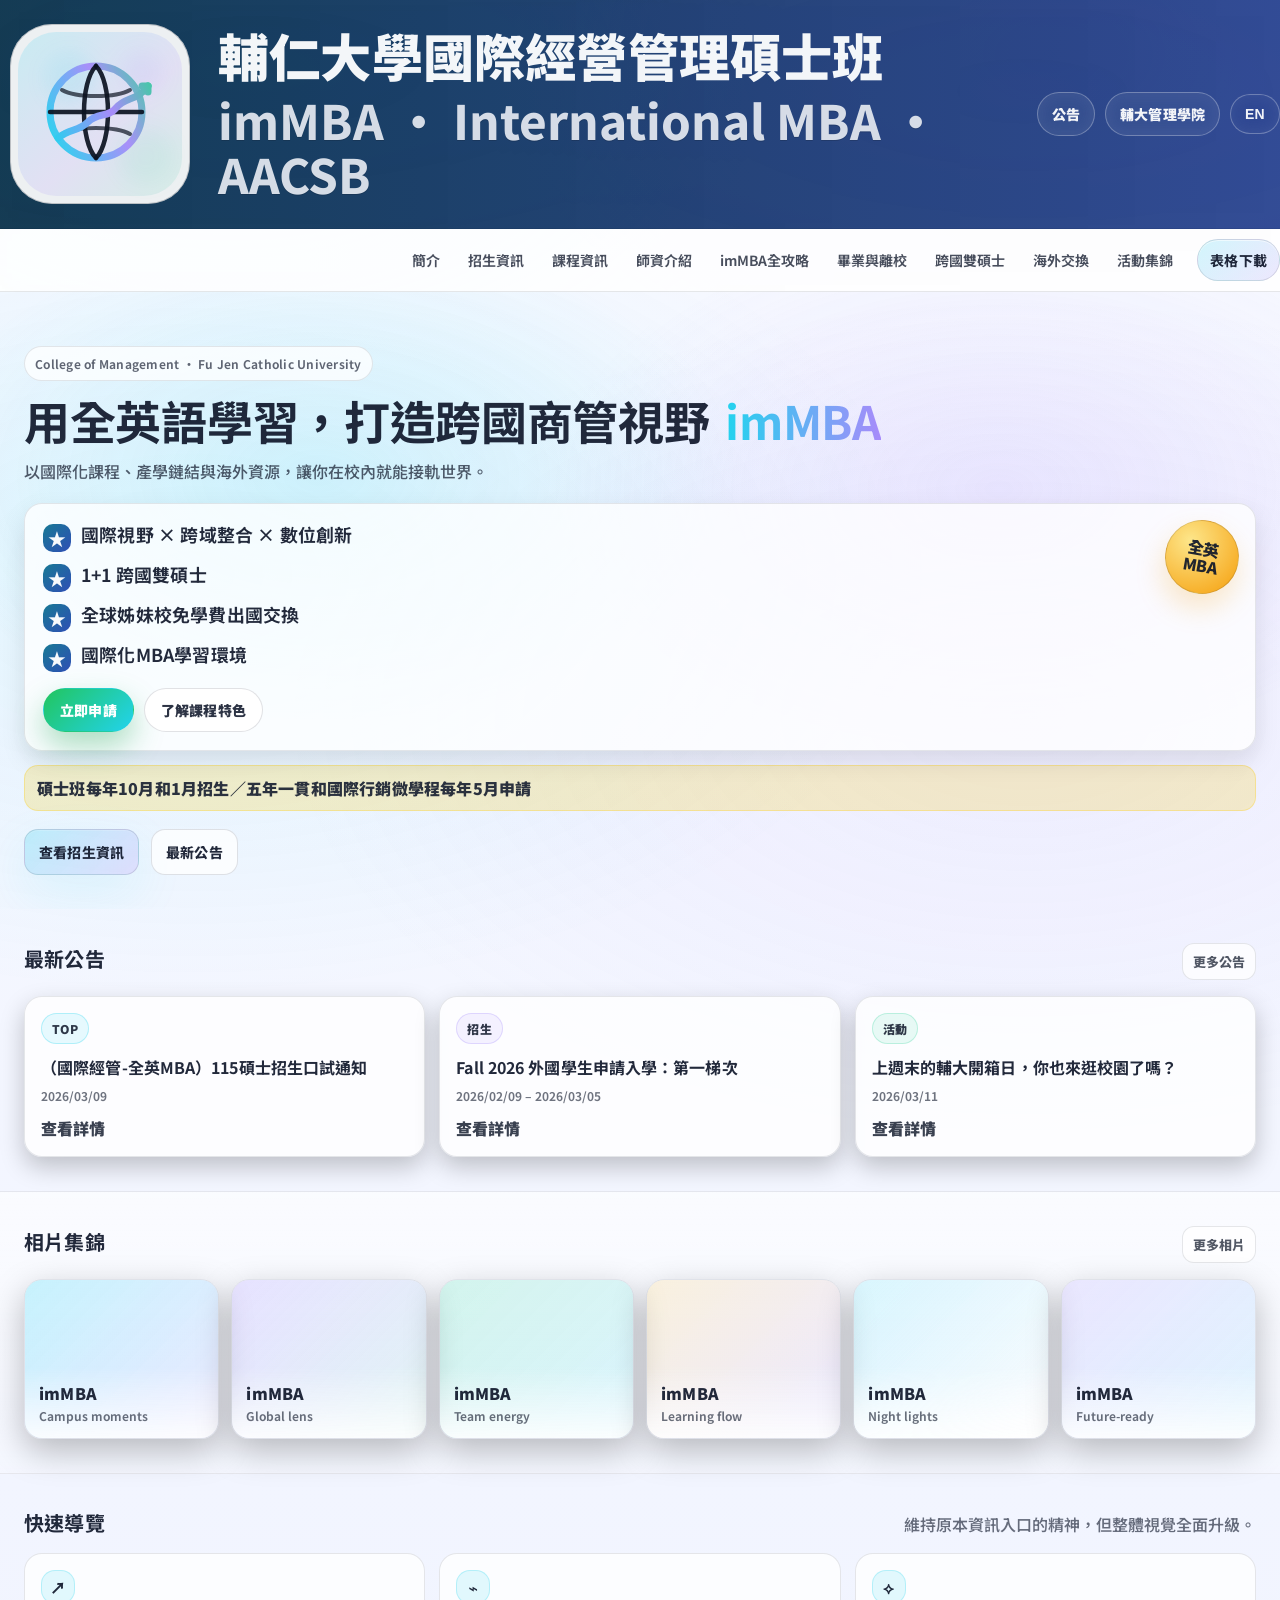
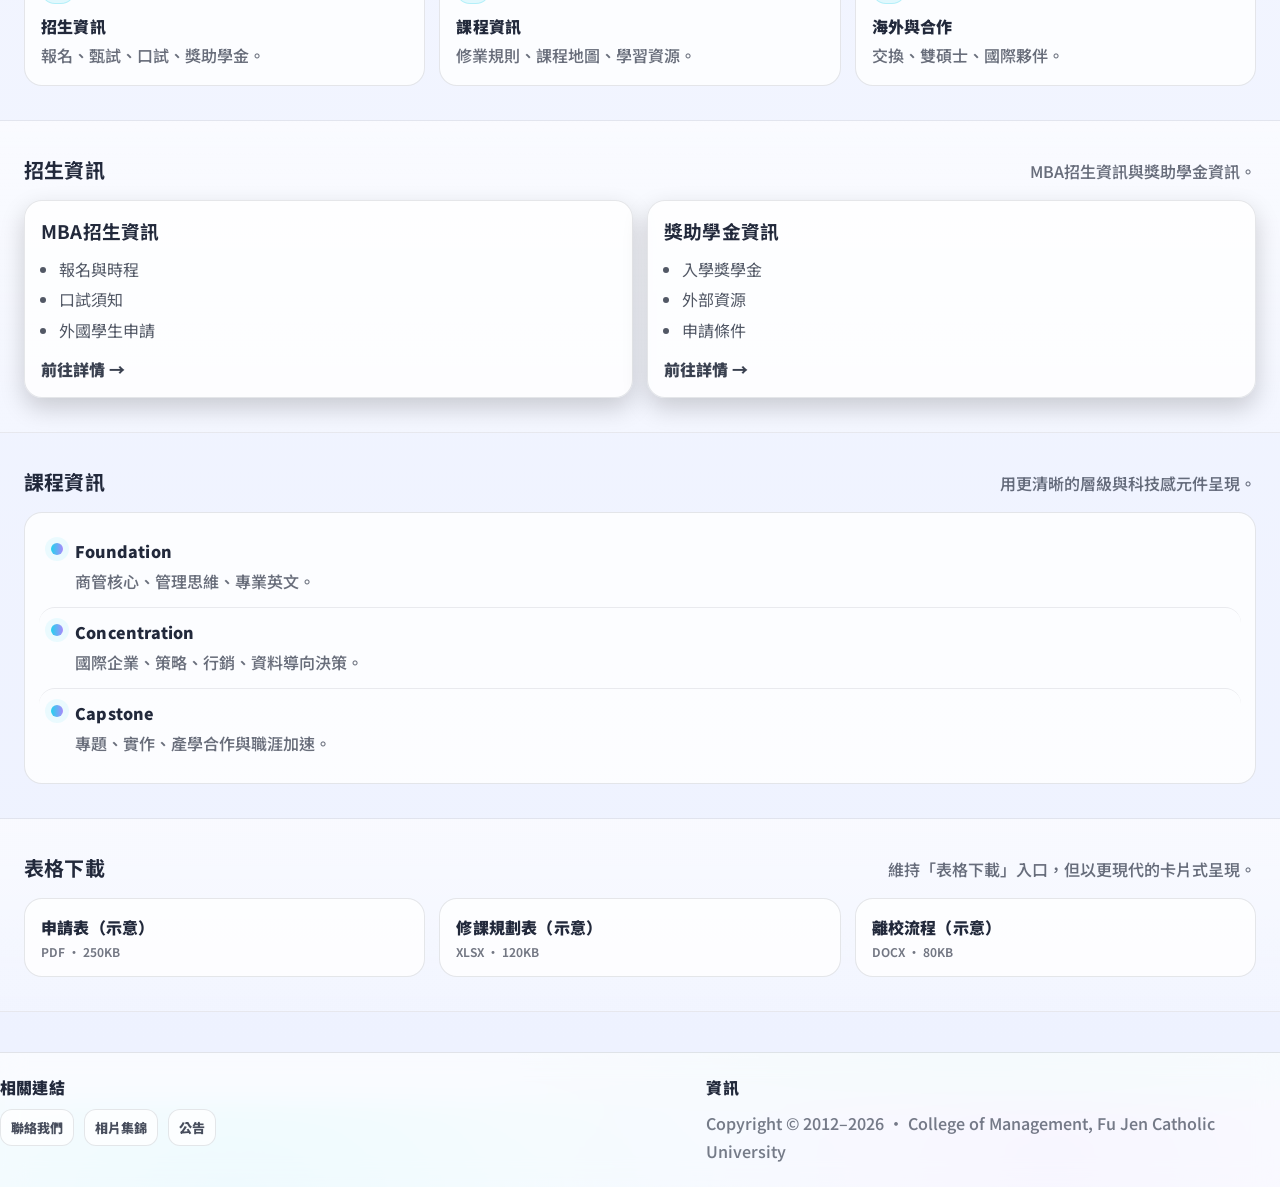
==== commit 5da19a94: "second commit" ====
--- a/index.html
+++ b/index.html
@@ -15,7 +15,7 @@
       href="https://fonts.googleapis.com/css2?family=Noto+Sans+TC:wght@400;500;600;700&display=swap"
       rel="stylesheet"
     />
-    <link rel="stylesheet" href="./assets/styles.css" />
+    <link rel="stylesheet" href="./assets/styles.css?v=2" />
     <link rel="icon" href="./assets/favicon.svg" type="image/svg+xml" />
   </head>
   <body>
@@ -121,6 +121,11 @@
                 <li data-i18n="hero.b3">全球姊妹校免學費出國交換</li>
                 <li data-i18n="hero.b4">國際化MBA學習環境</li>
               </ul>
+
+              <div class="hero-cta-row">
+                <a href="#admission" class="hero-cta-primary" data-i18n="hero.applyNow">立即申請</a>
+                <a href="#courses" class="hero-cta-secondary" data-i18n="hero.learnMore">了解課程特色</a>
+              </div>
             </div>
 
             <div class="hero-footnote" data-i18n="hero.foot">
--- a/assets/styles.css
+++ b/assets/styles.css
@@ -79,9 +79,9 @@
 .top-banner{
   position: relative;
   background:
-    linear-gradient(90deg, rgba(14,116,144,.92), rgba(30,64,175,.84)),
-    radial-gradient(900px 320px at 20% 30%, rgba(34,211,238,.26), transparent 62%),
-    radial-gradient(900px 320px at 80% 40%, rgba(167,139,250,.22), transparent 62%);
+    linear-gradient(90deg, rgba(8,47,73,.94), rgba(30,58,138,.90)),
+    radial-gradient(900px 320px at 20% 30%, rgba(34,211,238,.20), transparent 62%),
+    radial-gradient(900px 320px at 80% 40%, rgba(167,139,250,.18), transparent 62%);
   border-bottom: 1px solid rgba(15,23,42,.10);
   backdrop-filter: blur(12px);
   -webkit-backdrop-filter: blur(12px);
@@ -116,17 +116,20 @@
   min-width: 0;
 }
 .brand-title--banner{
-  font-size: clamp(30px, 3.6vw, 52px);
+  font-size: clamp(32px, 4.0vw, 52px);
   line-height: 1.15;
   letter-spacing: .2px;
   font-weight: 950;
-  color: rgba(255,255,255,.96);
+  color: rgba(248,250,252,.98);
 }
 .brand-subtitle--banner{
-  font-size: clamp(16px, 1.8vw, 22px);
+  /* Match the big banner title size */
+  font-size: clamp(30px, 3.7vw, 48px);
+  line-height: 1.15;
   margin-top: 8px;
-  font-weight: 800;
-  color: rgba(226,232,240,.88);
+  font-weight: 780;
+  color: rgba(226,232,240,.94);
+  text-shadow: 0 1px 0 rgba(15,23,42,.22);
 }
 
 .nav-bar{
@@ -153,10 +156,10 @@
   display:inline-flex;
   align-items:center;
   justify-content:center;
-  padding: 10px 12px;
+  padding: 11px 14px;
   border-radius: 999px;
   font-weight: 900;
-  font-size: 13px;
+  font-size: 14px;
   letter-spacing:.2px;
   border: 1px solid rgba(255,255,255,.28);
   background: rgba(255,255,255,.10);
@@ -199,8 +202,8 @@
     0 0 0 6px rgba(34,211,238,.10),
     0 0 22px rgba(34,211,238,.40);
 }
-.brand-title{font-weight:700; letter-spacing:.2px; font-size: 14px; line-height:1.1}
-.brand-subtitle{font-weight:600; font-size: 12px; color: var(--muted); margin-top: 3px}
+.brand-title:not(.brand-title--banner){font-weight:700; letter-spacing:.2px; font-size: 14px; line-height:1.1}
+.brand-subtitle:not(.brand-subtitle--banner){font-weight:600; font-size: 12px; color: var(--muted); margin-top: 3px}
 
 /* Nav */
 .nav{display:flex; align-items:center; gap: 12px}
@@ -248,7 +251,7 @@
   padding: 10px 12px;
   border-radius: 12px;
   font-weight: 650;
-  font-size: 13px;
+  font-size: 14px;
   color: rgba(15,23,42,.76);
   transition: background .18s ease, color .18s ease, transform .18s ease;
 }
@@ -264,7 +267,7 @@
   padding: 10px 12px;
   border-radius: 999px;
   font-weight: 750;
-  font-size: 13px;
+  font-size: 14px;
   letter-spacing:.2px;
   border: 1px solid rgba(15,23,42,.12);
   background: linear-gradient(135deg, rgba(34,211,238,.20), rgba(167,139,250,.20));
@@ -400,9 +403,9 @@
   gap: 10px;
 }
 .hero-list li{
-  font-weight: 900;
+  font-weight: 650;
   letter-spacing:.2px;
-  font-size: clamp(16px, 1.6vw, 22px);
+  font-size: clamp(14px, 1.4vw, 19px);
   line-height: 1.35;
   display:flex;
   gap: 10px;
@@ -449,6 +452,37 @@
   font-weight: 900;
   letter-spacing:.2px;
 }
+
+.hero-cta-row{
+  margin-top: 16px;
+  display:flex;
+  flex-wrap: wrap;
+  gap: 10px;
+}
+.hero-cta-primary,
+.hero-cta-secondary{
+  display:inline-flex;
+  align-items:center;
+  justify-content:center;
+  padding: 11px 16px;
+  border-radius: 999px;
+  font-weight: 900;
+  font-size: 14px;
+  letter-spacing:.2px;
+  border: 1px solid transparent;
+}
+.hero-cta-primary{
+  background: linear-gradient(135deg, rgba(34,197,94,1), rgba(34,211,238,1));
+  color: #ffffff;
+  box-shadow: 0 14px 30px rgba(22,163,74,.35);
+}
+.hero-cta-secondary{
+  background: #ffffff;
+  color: rgba(15,23,42,.88);
+  border-color: rgba(15,23,42,.12);
+}
+.hero-cta-primary:hover{ filter: brightness(1.05) }
+.hero-cta-secondary:hover{ background: #F9FAFB }
 
 @media (max-width: 740px){
   .top-banner-inner{ flex-direction: column; align-items: flex-start; }
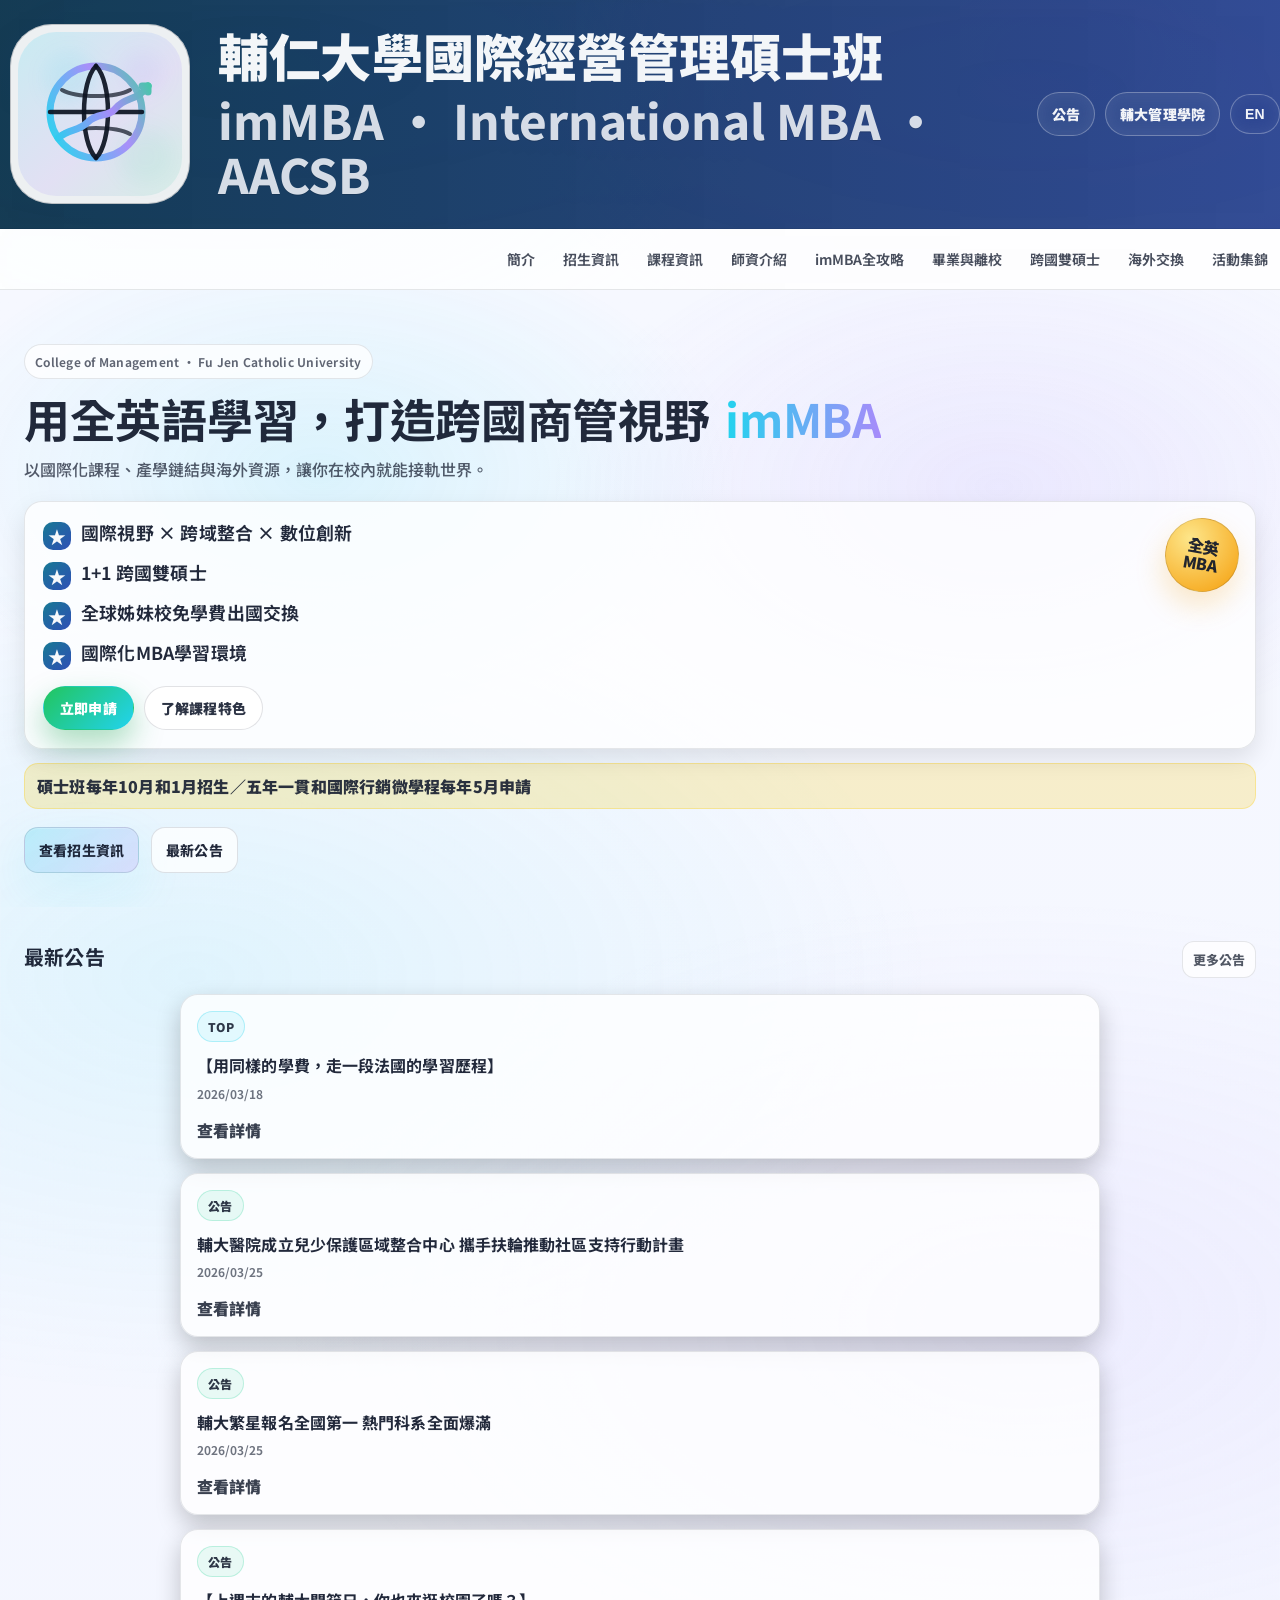
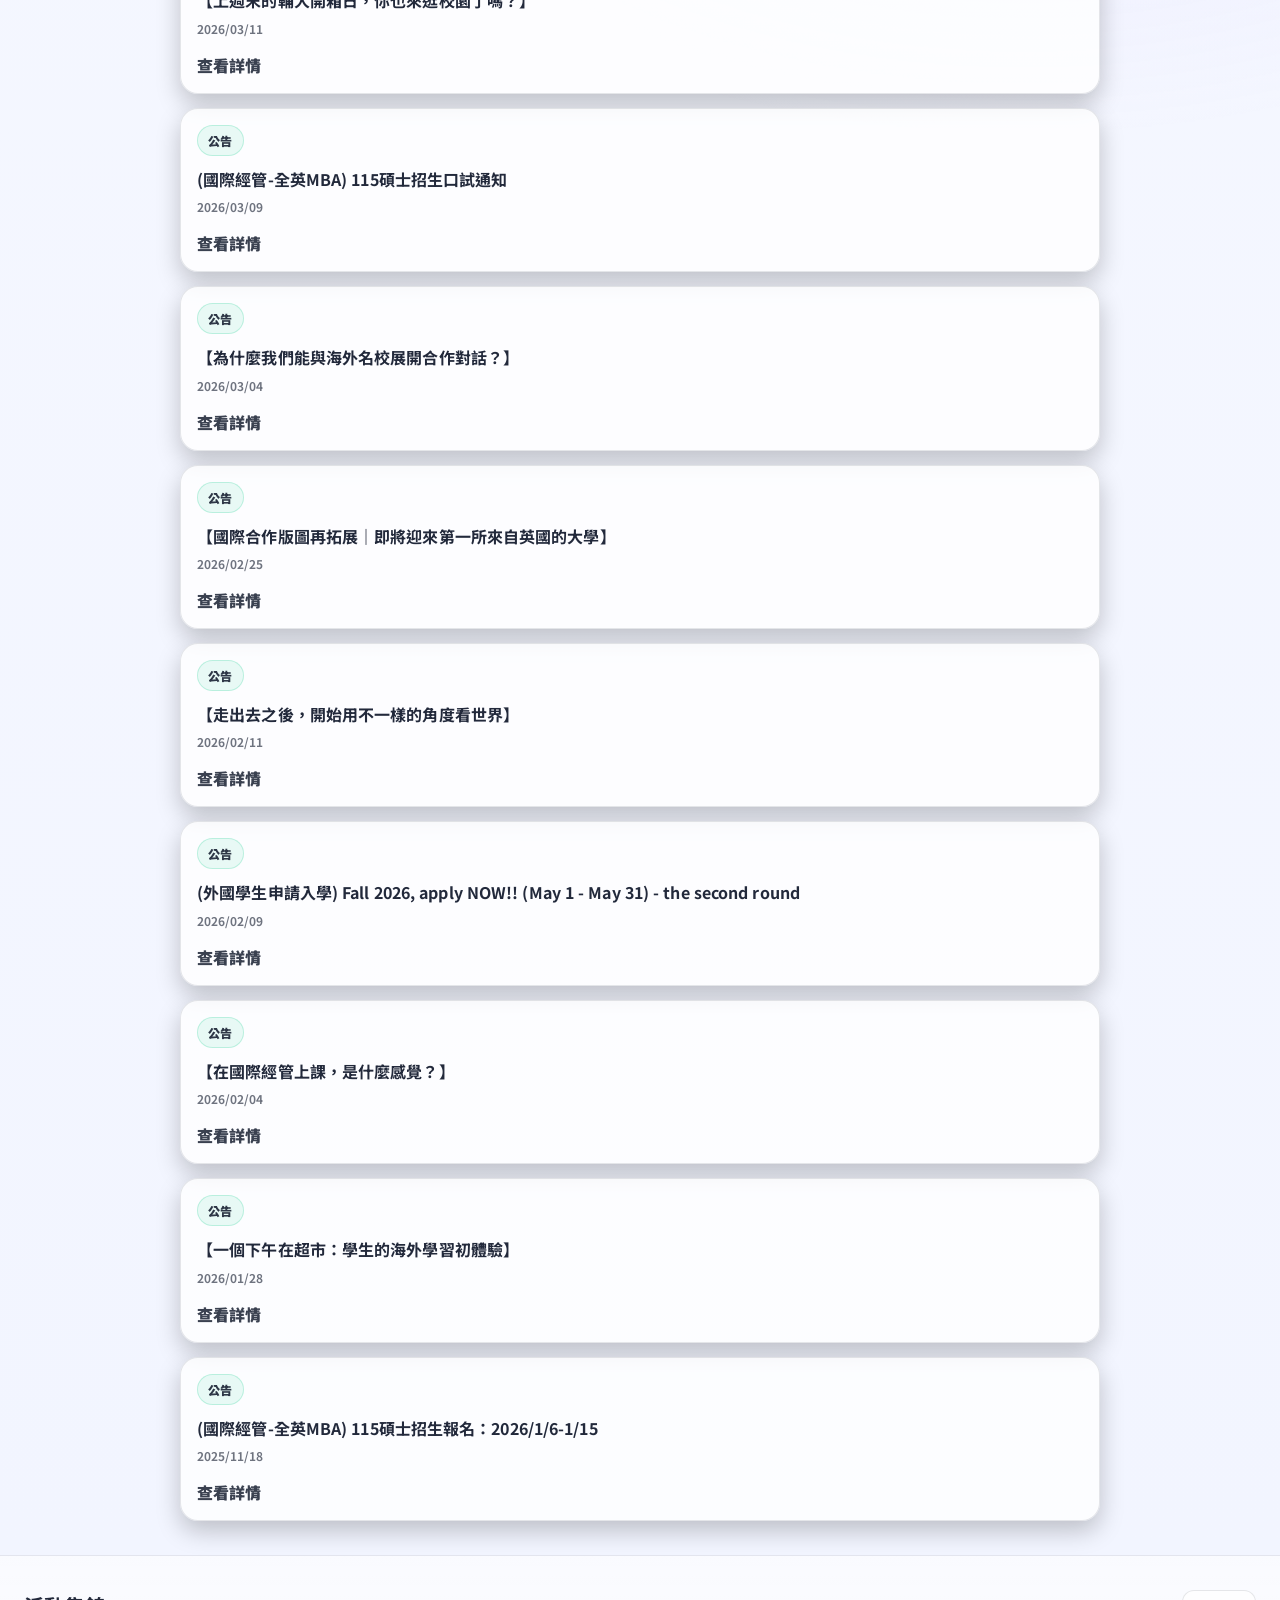
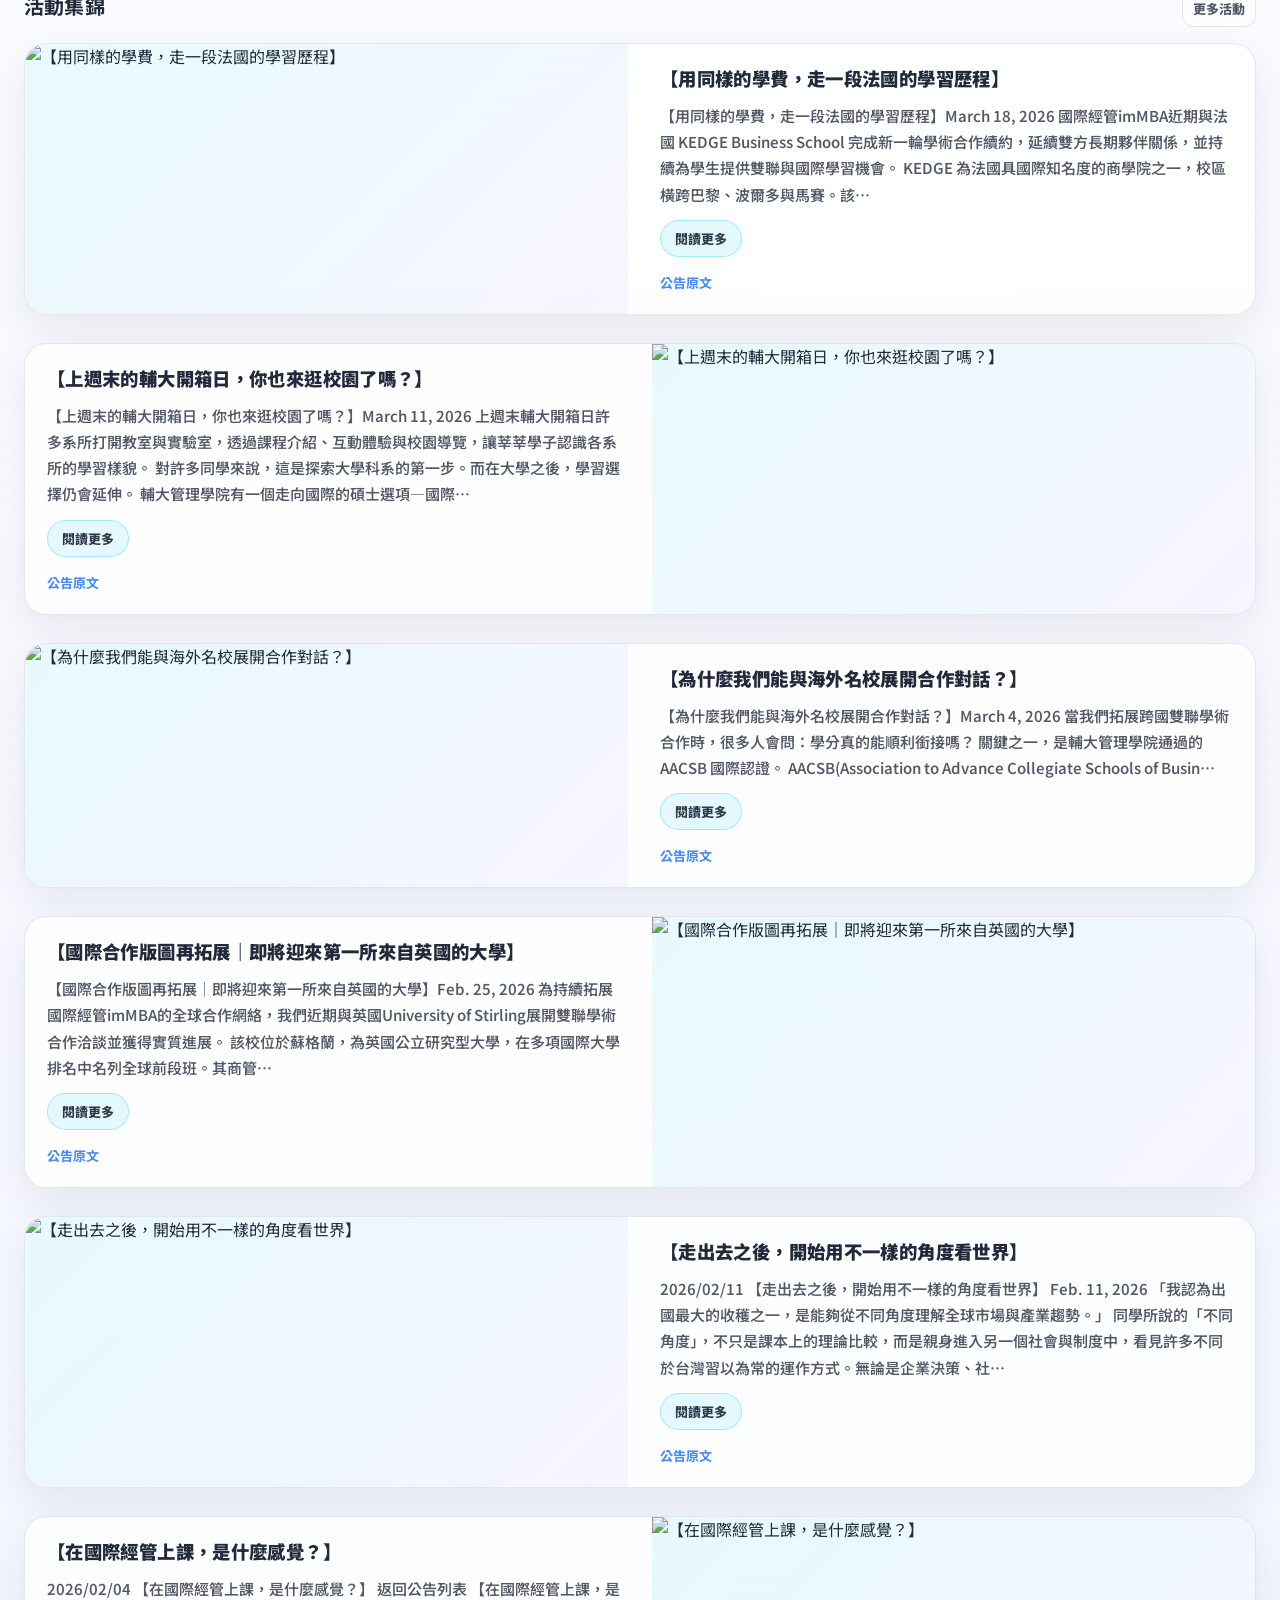
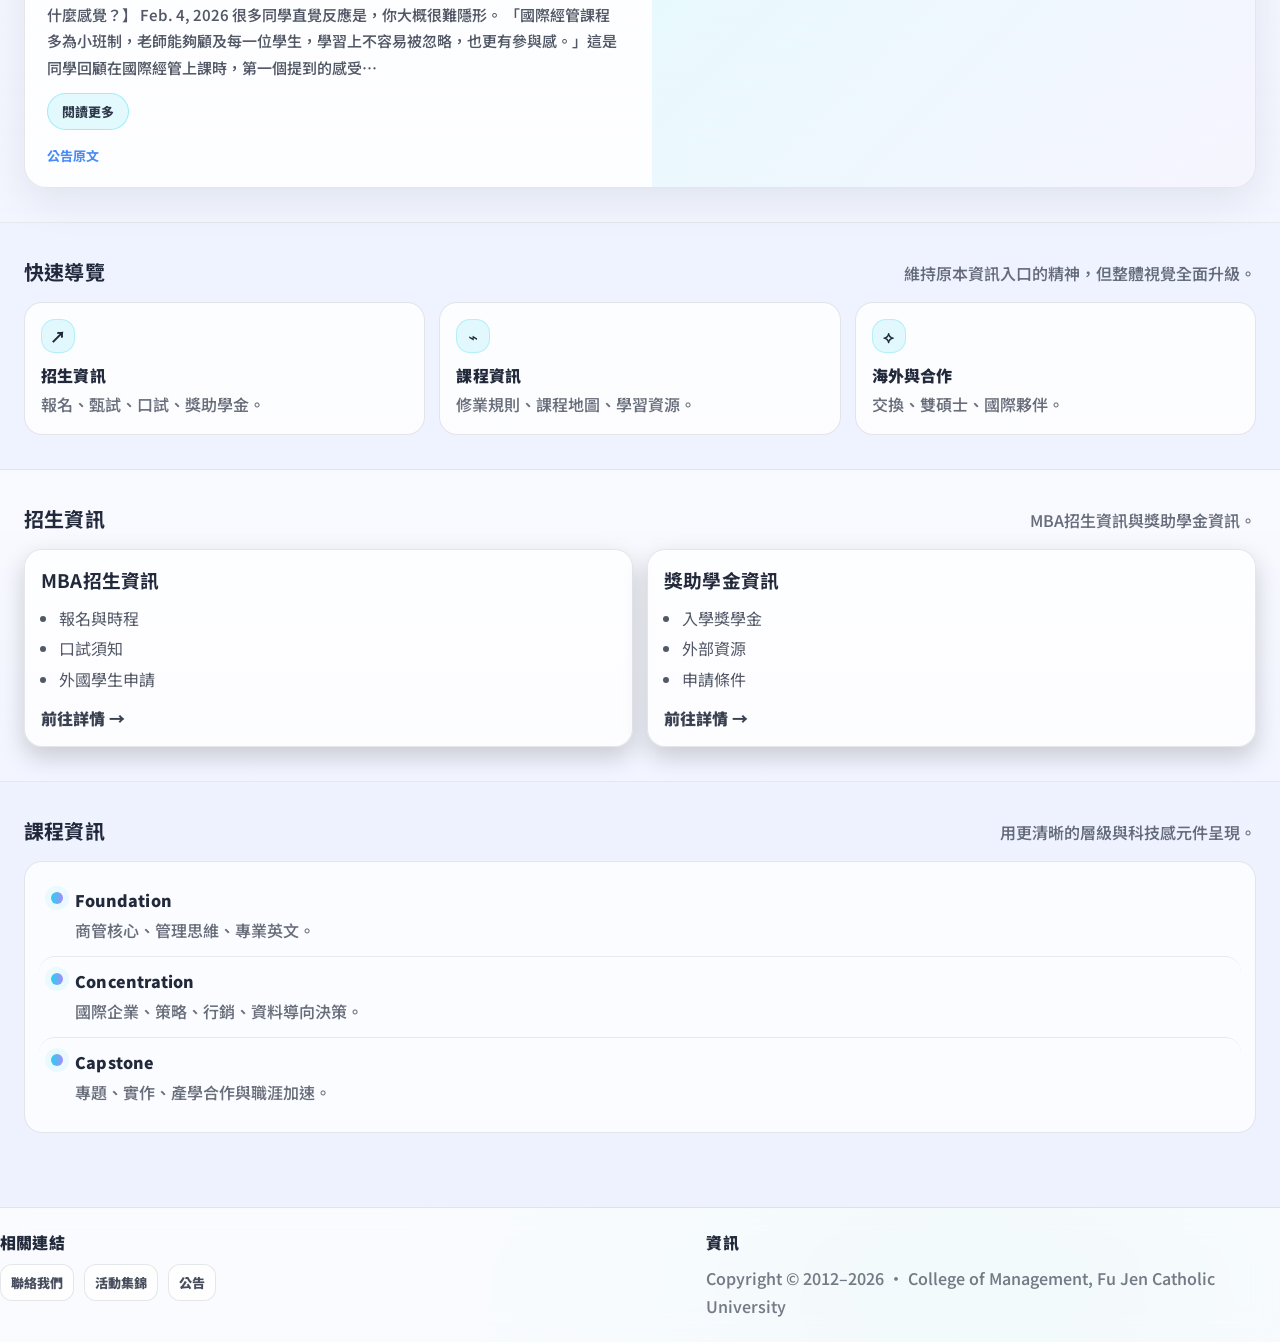
==== commit 39369df5: "annoucement and gallery" ====
--- a/index.html
+++ b/index.html
@@ -15,7 +15,7 @@
       href="https://fonts.googleapis.com/css2?family=Noto+Sans+TC:wght@400;500;600;700&display=swap"
       rel="stylesheet"
     />
-    <link rel="stylesheet" href="./assets/styles.css?v=2" />
+    <link rel="stylesheet" href="./assets/styles.css?v=3" />
     <link rel="icon" href="./assets/favicon.svg" type="image/svg+xml" />
   </head>
   <body>
@@ -90,10 +90,6 @@
             <li class="nav-item"><a class="nav-link" href="#dual" data-i18n="nav.dual">跨國雙碩士</a></li>
             <li class="nav-item"><a class="nav-link" href="#exchange" data-i18n="nav.exchange">海外交換</a></li>
             <li class="nav-item"><a class="nav-link" href="#gallery" data-i18n="nav.gallery">活動集錦</a></li>
-
-            <li class="nav-item nav-item--right">
-              <a class="nav-pill" href="#downloads" data-i18n="nav.downloads">表格下載</a>
-            </li>
           </ul>
           </nav>
         </div>
@@ -145,85 +141,38 @@
         <div class="shell">
           <div class="section-head">
             <h2 class="section-title" data-i18n="news.title">最新公告</h2>
-            <a class="section-link" href="#more-news" data-i18n="news.more">更多公告</a>
-          </div>
-
-          <div class="cards">
-            <article class="card">
-              <div class="tag">TOP</div>
-              <h3 class="card-title" data-i18n="news.item1.title">（國際經管-全英MBA）115碩士招生口試通知</h3>
-              <p class="card-meta">2026/03/09</p>
-              <a class="card-cta" href="#news-1" data-i18n="news.details">查看詳情</a>
-            </article>
-
-            <article class="card">
-              <div class="tag tag--alt" data-i18n="news.tagAdmissions">招生</div>
-              <h3 class="card-title" data-i18n="news.item2.title">Fall 2026 外國學生申請入學：第一梯次</h3>
-              <p class="card-meta">2026/02/09 – 2026/03/05</p>
-              <a class="card-cta" href="#news-2" data-i18n="news.details">查看詳情</a>
-            </article>
-
-            <article class="card">
-              <div class="tag tag--soft" data-i18n="news.tagEvent">活動</div>
-              <h3 class="card-title" data-i18n="news.item3.title">上週末的輔大開箱日，你也來逛校園了嗎？</h3>
-              <p class="card-meta">2026/03/11</p>
-              <a class="card-cta" href="#news-3" data-i18n="news.details">查看詳情</a>
-            </article>
-          </div>
+            <a
+              id="news-more-link"
+              class="section-link"
+              href="https://www.management.fju.edu.tw/subweb/immba/news.php"
+              target="_blank"
+              rel="noopener noreferrer"
+              data-i18n="news.more"
+              >更多公告</a
+            >
+          </div>
+
+          <div id="announcements-root" class="cards ann-cards" aria-live="polite"></div>
         </div>
       </section>
 
       <section id="gallery" class="section section--alt">
         <div class="shell">
           <div class="section-head">
-            <h2 class="section-title" data-i18n="gallery.title">相片集錦</h2>
-            <a class="section-link" href="#more-gallery" data-i18n="gallery.more">更多相片</a>
-          </div>
-
-          <div class="gallery">
-            <a class="tile" href="#g1" aria-label="相片 1">
-              <div class="tile-bg tile-bg--1"></div>
-              <div class="tile-overlay">
-                <div class="tile-title">imMBA</div>
-                <div class="tile-subtitle">Campus moments</div>
-              </div>
-            </a>
-            <a class="tile" href="#g2" aria-label="相片 2">
-              <div class="tile-bg tile-bg--2"></div>
-              <div class="tile-overlay">
-                <div class="tile-title">imMBA</div>
-                <div class="tile-subtitle">Global lens</div>
-              </div>
-            </a>
-            <a class="tile" href="#g3" aria-label="相片 3">
-              <div class="tile-bg tile-bg--3"></div>
-              <div class="tile-overlay">
-                <div class="tile-title">imMBA</div>
-                <div class="tile-subtitle">Team energy</div>
-              </div>
-            </a>
-            <a class="tile" href="#g4" aria-label="相片 4">
-              <div class="tile-bg tile-bg--4"></div>
-              <div class="tile-overlay">
-                <div class="tile-title">imMBA</div>
-                <div class="tile-subtitle">Learning flow</div>
-              </div>
-            </a>
-            <a class="tile" href="#g5" aria-label="相片 5">
-              <div class="tile-bg tile-bg--5"></div>
-              <div class="tile-overlay">
-                <div class="tile-title">imMBA</div>
-                <div class="tile-subtitle">Night lights</div>
-              </div>
-            </a>
-            <a class="tile" href="#g6" aria-label="相片 6">
-              <div class="tile-bg tile-bg--6"></div>
-              <div class="tile-overlay">
-                <div class="tile-title">imMBA</div>
-                <div class="tile-subtitle">Future-ready</div>
-              </div>
-            </a>
-          </div>
+            <h2 class="section-title" data-i18n="highlights.title">活動集錦</h2>
+            <a
+              class="section-link"
+              id="highlights-more-link"
+              href="#"
+              data-i18n="highlights.more"
+              >更多活動</a
+            >
+          </div>
+
+          <div id="highlights-root" class="highlights-list" aria-live="polite"></div>
+          <p id="highlights-empty" class="highlights-empty" hidden data-i18n="highlights.empty">
+            尚無活動集錦，管理員可在後台新增。
+          </p>
         </div>
       </section>
 
@@ -317,30 +266,6 @@
         </div>
       </section>
 
-      <section id="downloads" class="section section--alt">
-        <div class="shell">
-          <div class="section-head">
-            <h2 class="section-title" data-i18n="downloads.title">表格下載</h2>
-            <p class="section-desc" data-i18n="downloads.desc">維持「表格下載」入口，但以更現代的卡片式呈現。</p>
-          </div>
-
-          <div class="downloads">
-            <a class="download" href="#d1">
-              <div class="download-title" data-i18n="downloads.item1">申請表（示意）</div>
-              <div class="download-meta">PDF · 250KB</div>
-            </a>
-            <a class="download" href="#d2">
-              <div class="download-title" data-i18n="downloads.item2">修課規劃表（示意）</div>
-              <div class="download-meta">XLSX · 120KB</div>
-            </a>
-            <a class="download" href="#d3">
-              <div class="download-title" data-i18n="downloads.item3">離校流程（示意）</div>
-              <div class="download-meta">DOCX · 80KB</div>
-            </a>
-          </div>
-        </div>
-      </section>
-
       <!-- language switch is in the top navigation -->
     </main>
 
@@ -363,6 +288,8 @@
       </div>
     </footer>
 
+    <script src="./assets/announcements.js?v=5" defer></script>
+    <script src="./assets/highlights.js?v=1" defer></script>
     <script src="./assets/app.js" defer></script>
   </body>
 </html>
--- a/assets/styles.css
+++ b/assets/styles.css
@@ -662,6 +662,31 @@
   grid-template-columns: repeat(3, minmax(0,1fr));
   gap: 14px;
 }
+/* 公告列表：單欄較易閱讀多筆內容 */
+.ann-cards{
+  grid-template-columns: 1fr;
+  max-width: 920px;
+  margin: 0 auto;
+}
+.ann-error{
+  color: rgba(15,23,42,.72);
+  padding: 12px;
+  text-align: center;
+}
+
+/* 公告整卡可點，連到該則中文／英文詳情 */
+a.ann-card-link{
+  display: block;
+  text-decoration: none;
+  color: inherit;
+}
+a.ann-card-link:hover .ann-card{
+  border-color: rgba(125,211,252,.24);
+}
+a.ann-card-link .ann-card-cta{
+  display: inline-flex;
+  margin-top: 4px;
+}
 .card{
   border-radius: 18px;
   border: 1px solid rgba(15,23,42,.10);
@@ -892,6 +917,120 @@
 }
 .footer-links a:hover{ color: rgba(15,23,42,.92) }
 .footer-muted{ color: rgba(15,23,42,.56); line-height: 1.75; font-weight: 550 }
+
+/* Event highlights (活動集錦) */
+.highlights-list{
+  display: flex;
+  flex-direction: column;
+  gap: 28px;
+}
+.highlights-empty{
+  margin: 0;
+  padding: 16px 18px;
+  border-radius: 16px;
+  border: 1px dashed rgba(15,23,42,.16);
+  background: rgba(255,255,255,.45);
+  color: rgba(15,23,42,.55);
+  font-weight: 600;
+  text-align: center;
+}
+.hl-item{
+  display: grid;
+  grid-template-columns: minmax(0, 1fr) minmax(0, 1fr);
+  gap: 24px;
+  align-items: stretch;
+  border-radius: 22px;
+  border: 1px solid rgba(15,23,42,.10);
+  background: rgba(255,255,255,.82);
+  box-shadow: 0 14px 40px rgba(15, 23, 42, 0.08);
+  overflow: hidden;
+}
+.hl-item--reverse .hl-media{ order: 2; }
+.hl-item--reverse .hl-text{ order: 1; }
+.hl-media{
+  min-height: 220px;
+  background: linear-gradient(135deg, rgba(34,211,238,.10), rgba(167,139,250,.08));
+}
+.hl-photo{
+  width: 100%;
+  height: 100%;
+  min-height: 220px;
+  object-fit: cover;
+  display: block;
+}
+.hl-photo--ph{
+  object-fit: contain;
+  padding: 24px;
+  background: rgba(241,245,249,.9);
+}
+.hl-text{
+  padding: 22px 22px 22px 8px;
+  display: flex;
+  flex-direction: column;
+  gap: 12px;
+}
+.hl-item--reverse .hl-text{
+  padding: 22px 8px 22px 22px;
+}
+.hl-title{
+  margin: 0;
+  font-size: 1.15rem;
+  font-weight: 900;
+  letter-spacing: .02em;
+  line-height: 1.35;
+  color: rgba(15,23,42,.92);
+}
+.hl-body{
+  margin: 0;
+  flex: 1;
+}
+.hl-body p{
+  margin: 0;
+  line-height: 1.75;
+  color: rgba(15,23,42,.72);
+  font-weight: 550;
+  font-size: 15px;
+}
+.hl-readmore{
+  margin-top: 12px;
+  padding: 8px 14px;
+  border-radius: 999px;
+  border: 1px solid rgba(34,211,238,.35);
+  background: rgba(34,211,238,.12);
+  color: rgba(15,23,42,.85);
+  font-weight: 800;
+  font-size: 13px;
+  cursor: pointer;
+  font-family: inherit;
+}
+.hl-readmore:hover{
+  border-color: rgba(34,211,238,.5);
+  background: rgba(34,211,238,.18);
+}
+.hl-detail{
+  margin-top: 4px;
+  font-size: 13px;
+  font-weight: 750;
+  color: rgba(59,130,246,.92);
+  text-decoration: none;
+  align-self: flex-start;
+}
+.hl-detail:hover{ text-decoration: underline }
+
+@media (max-width: 800px){
+  .hl-item,
+  .hl-item.hl-item--reverse{
+    grid-template-columns: 1fr;
+  }
+  .hl-item--reverse .hl-media,
+  .hl-item--reverse .hl-text{
+    order: unset;
+  }
+  .hl-text,
+  .hl-item--reverse .hl-text{
+    padding: 16px 18px 20px;
+  }
+}
 
 /* Responsive */
 @media (max-width: 980px){
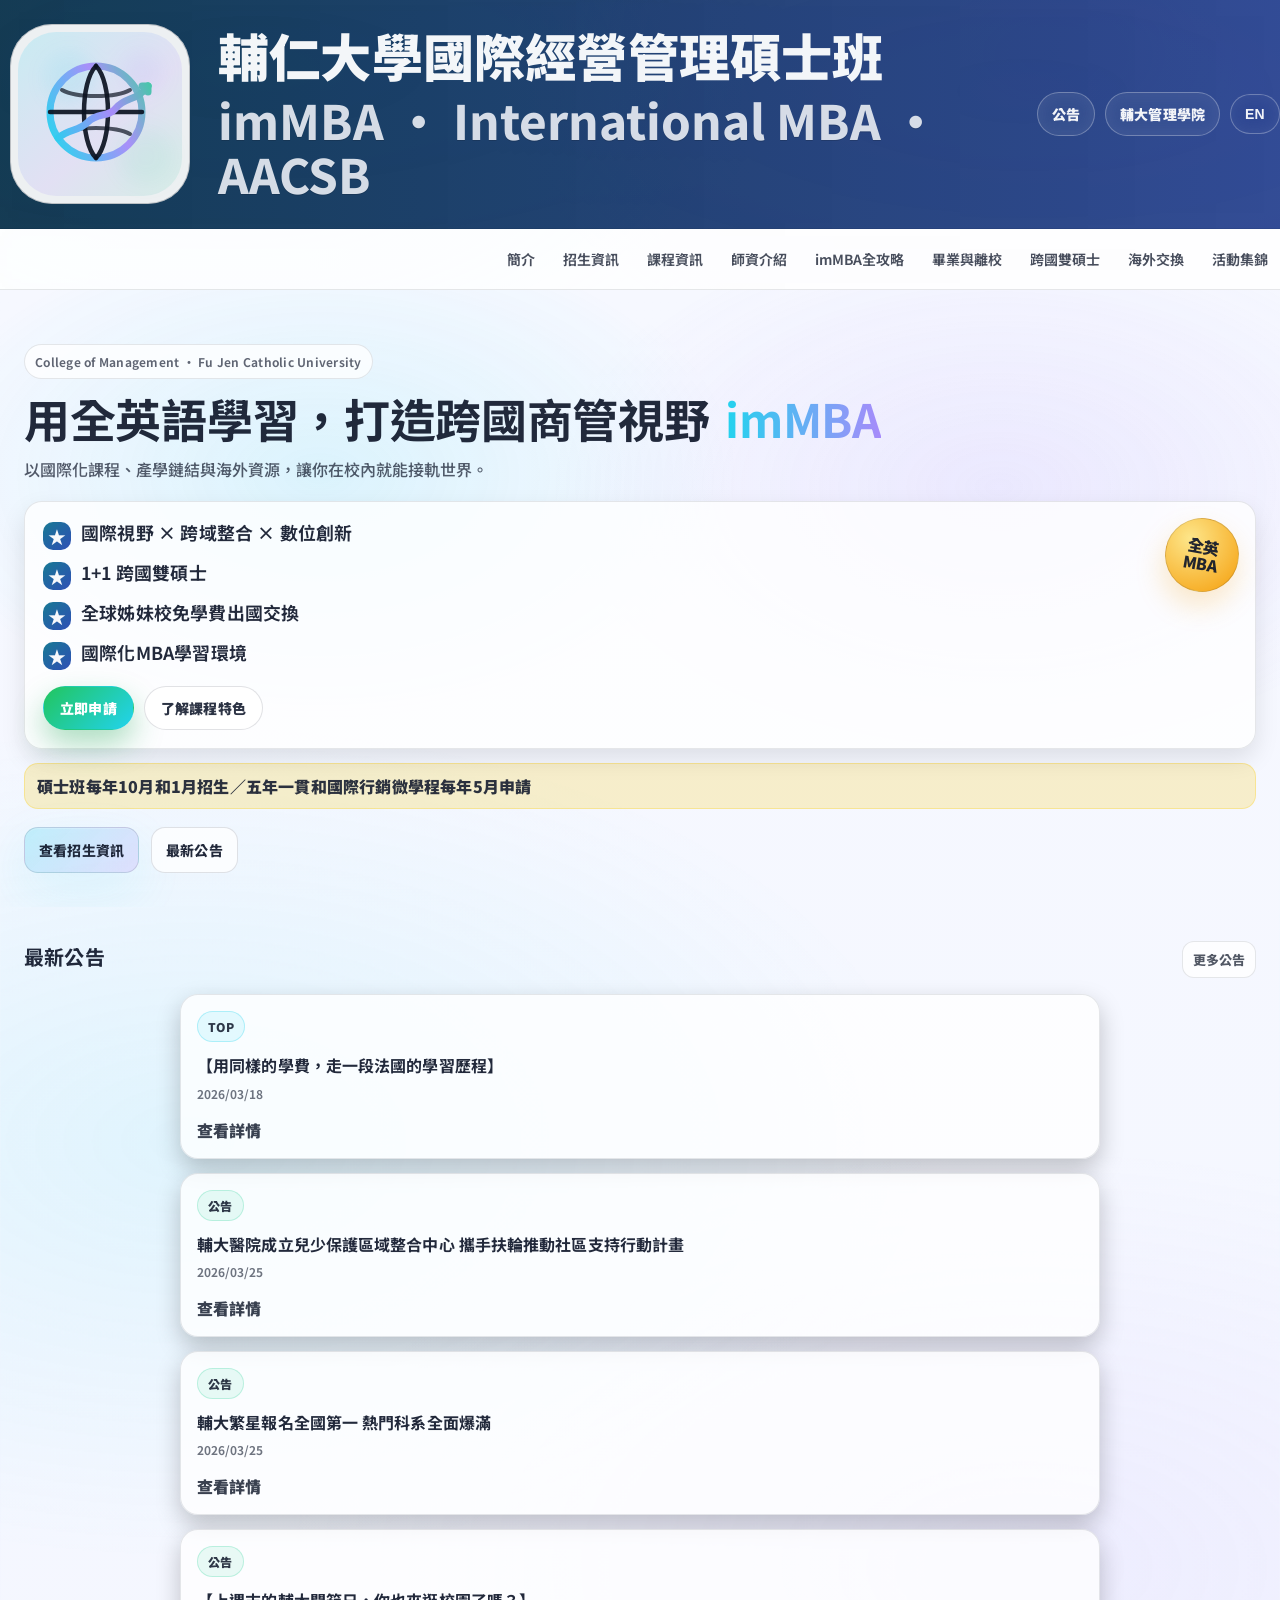
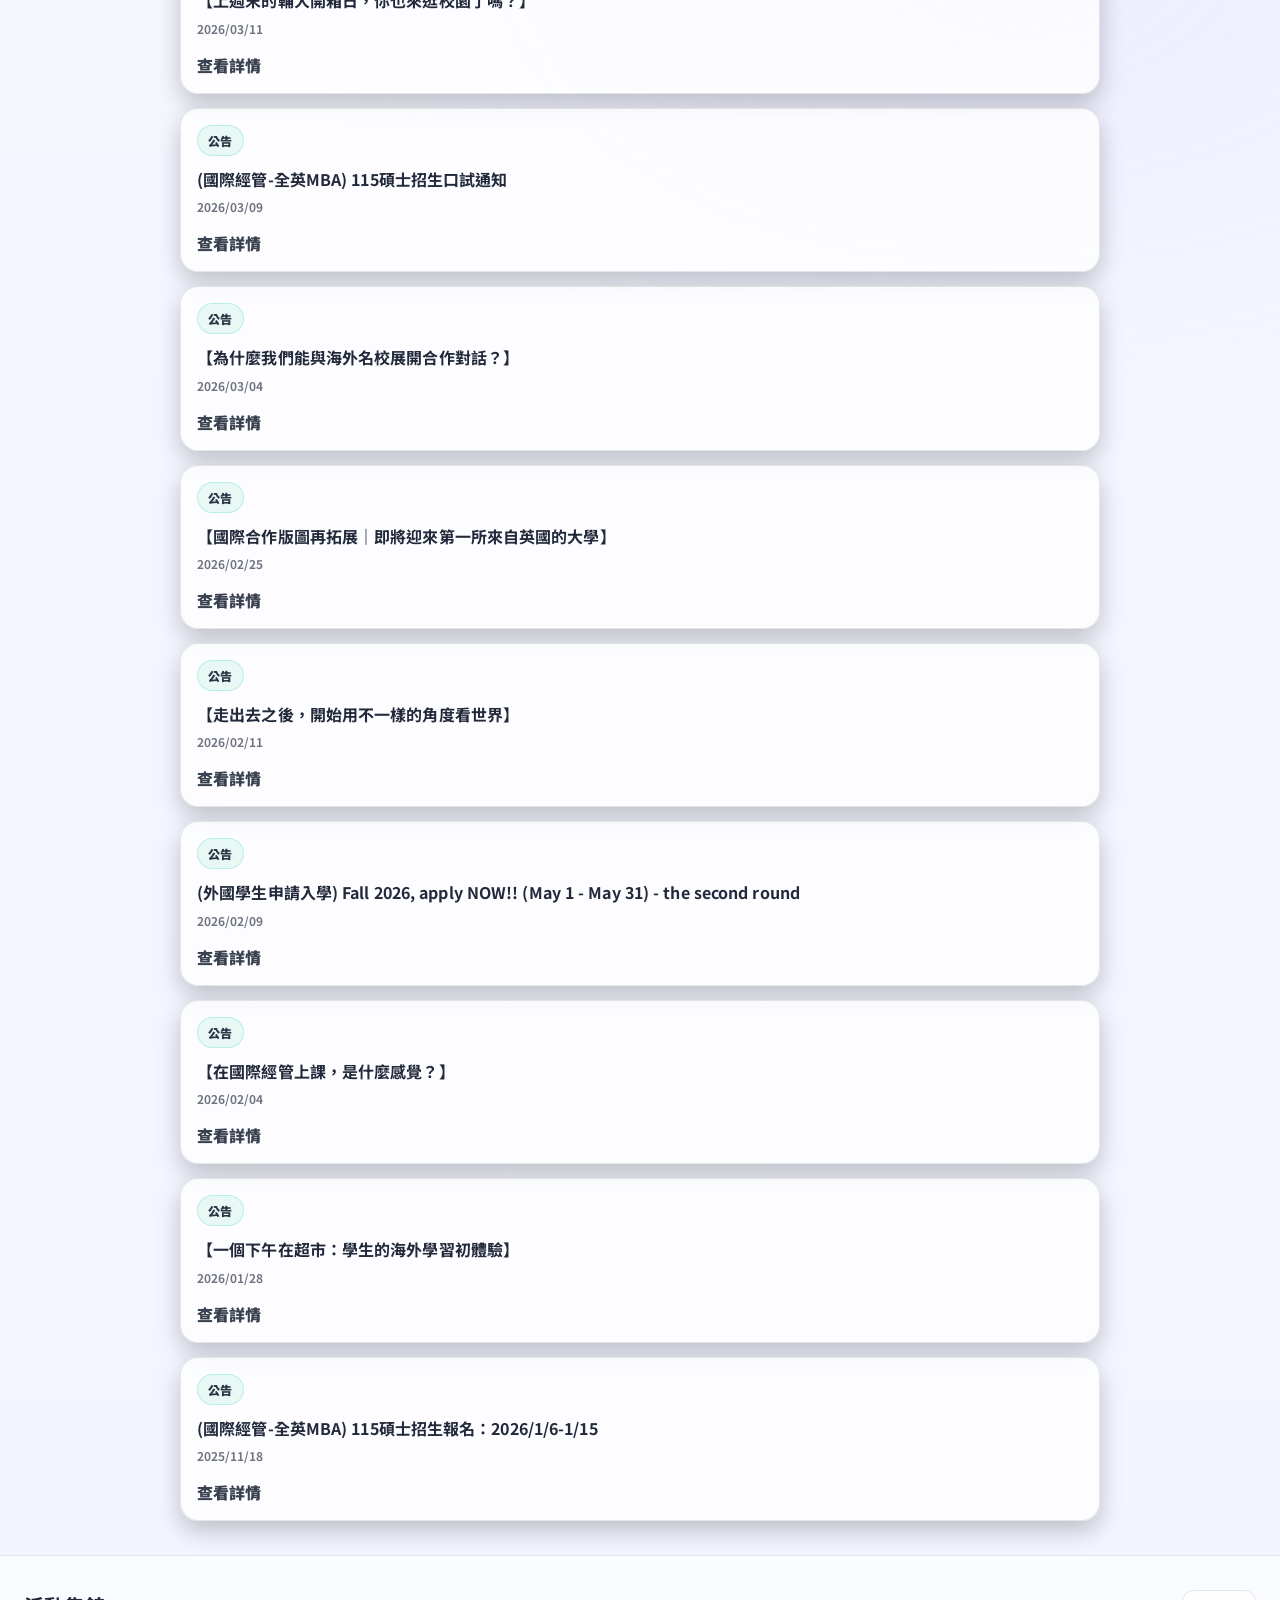
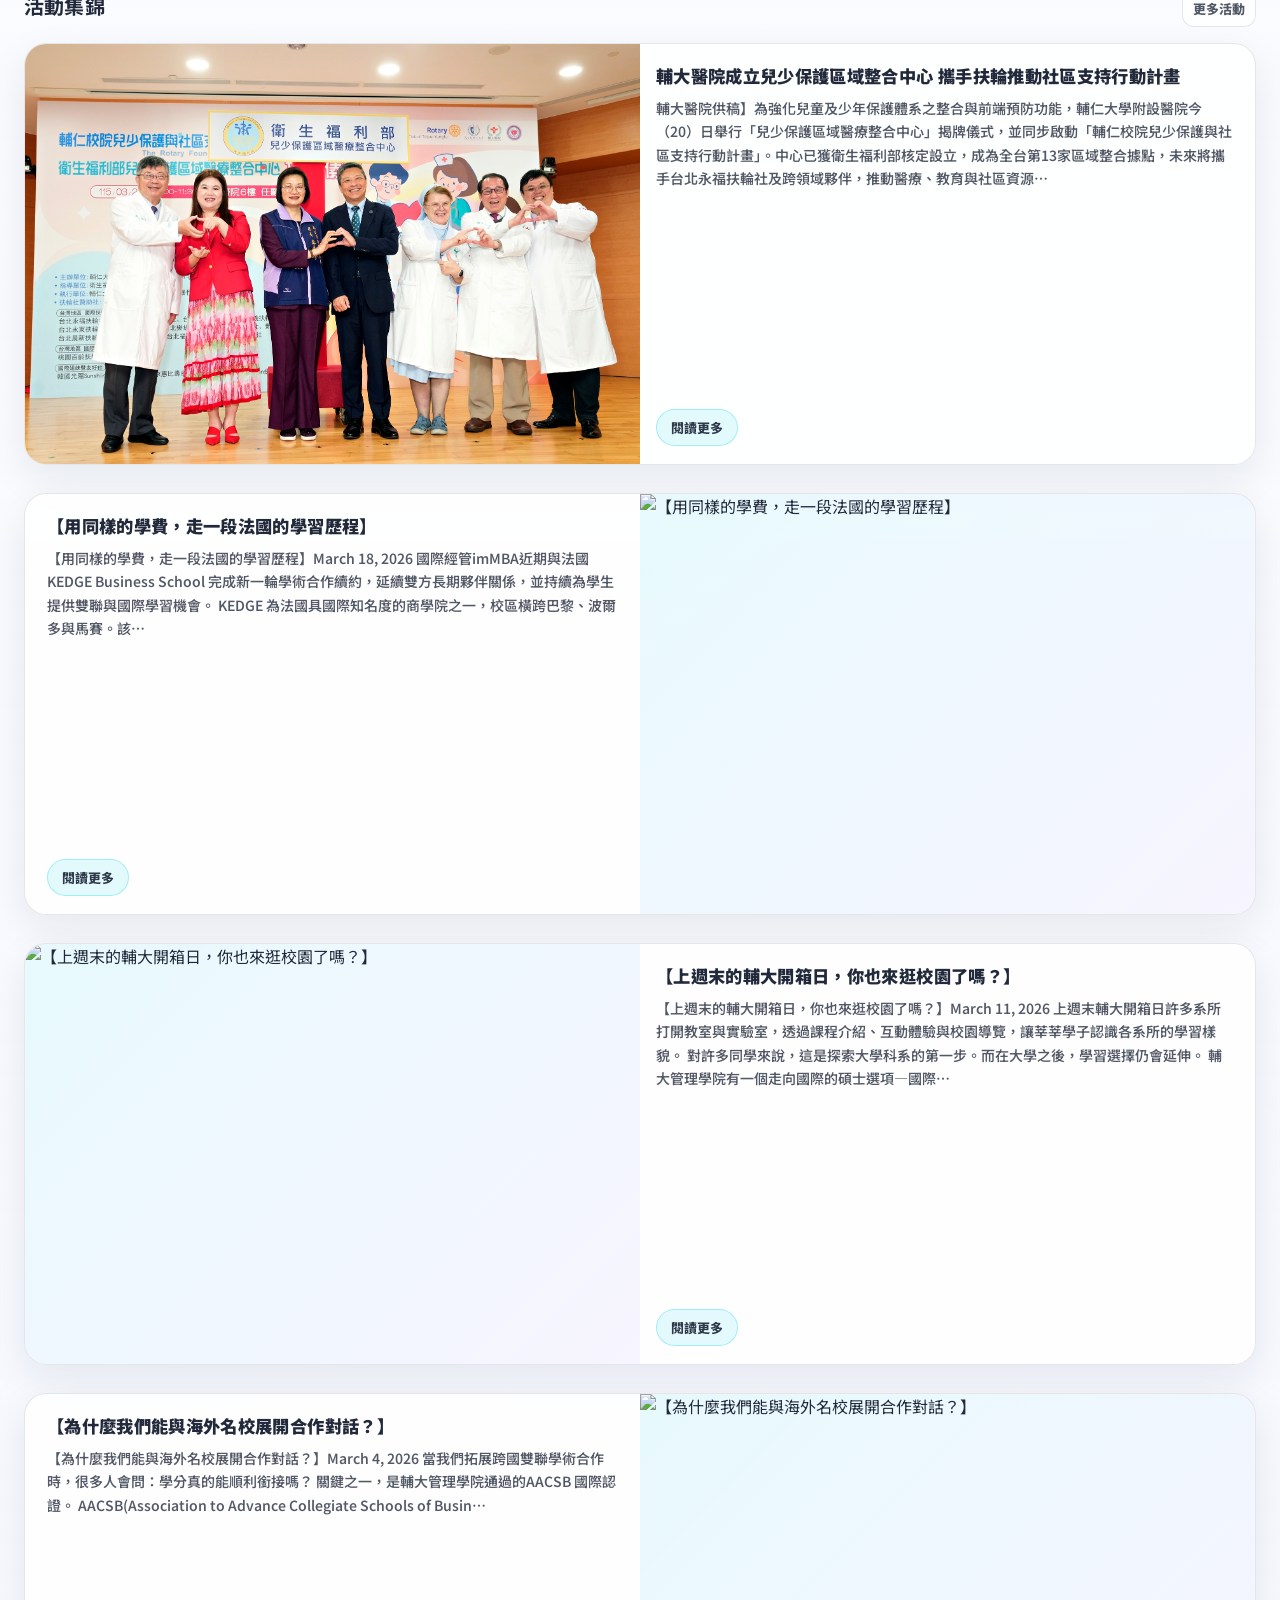
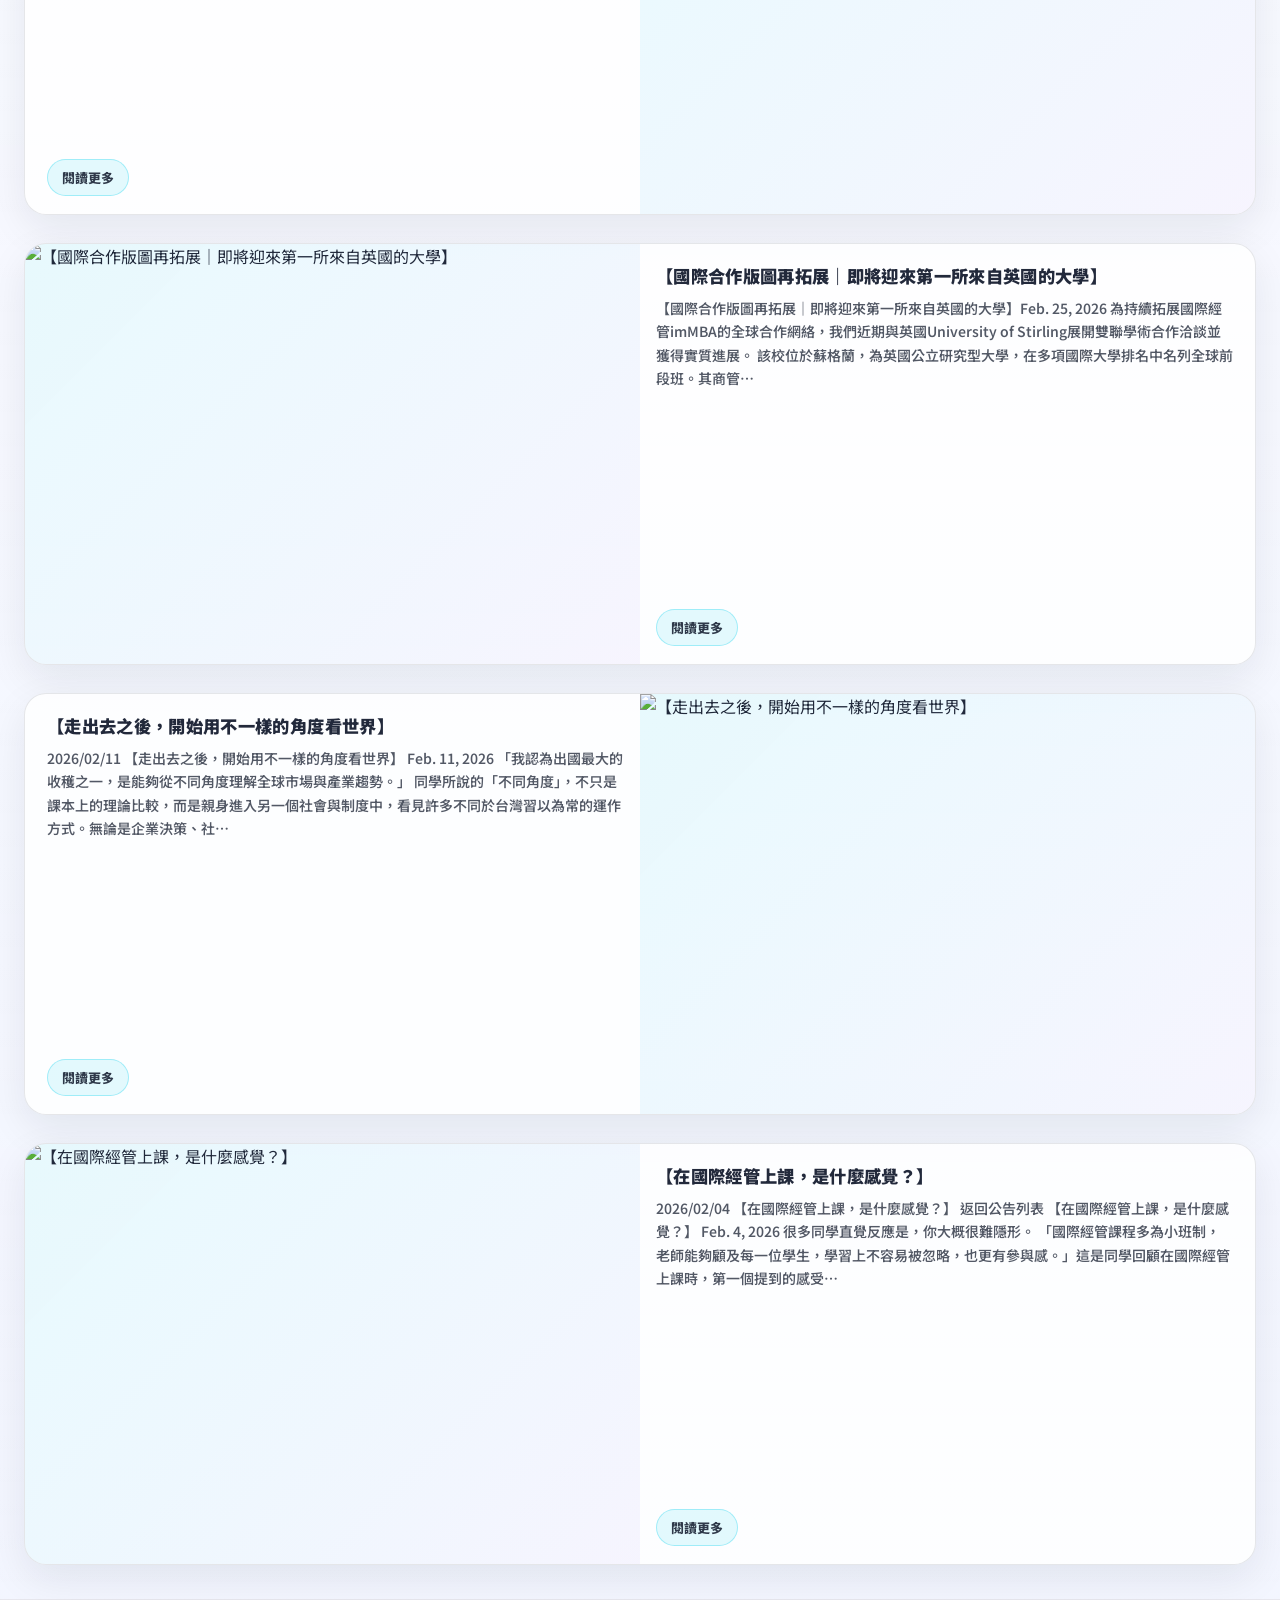
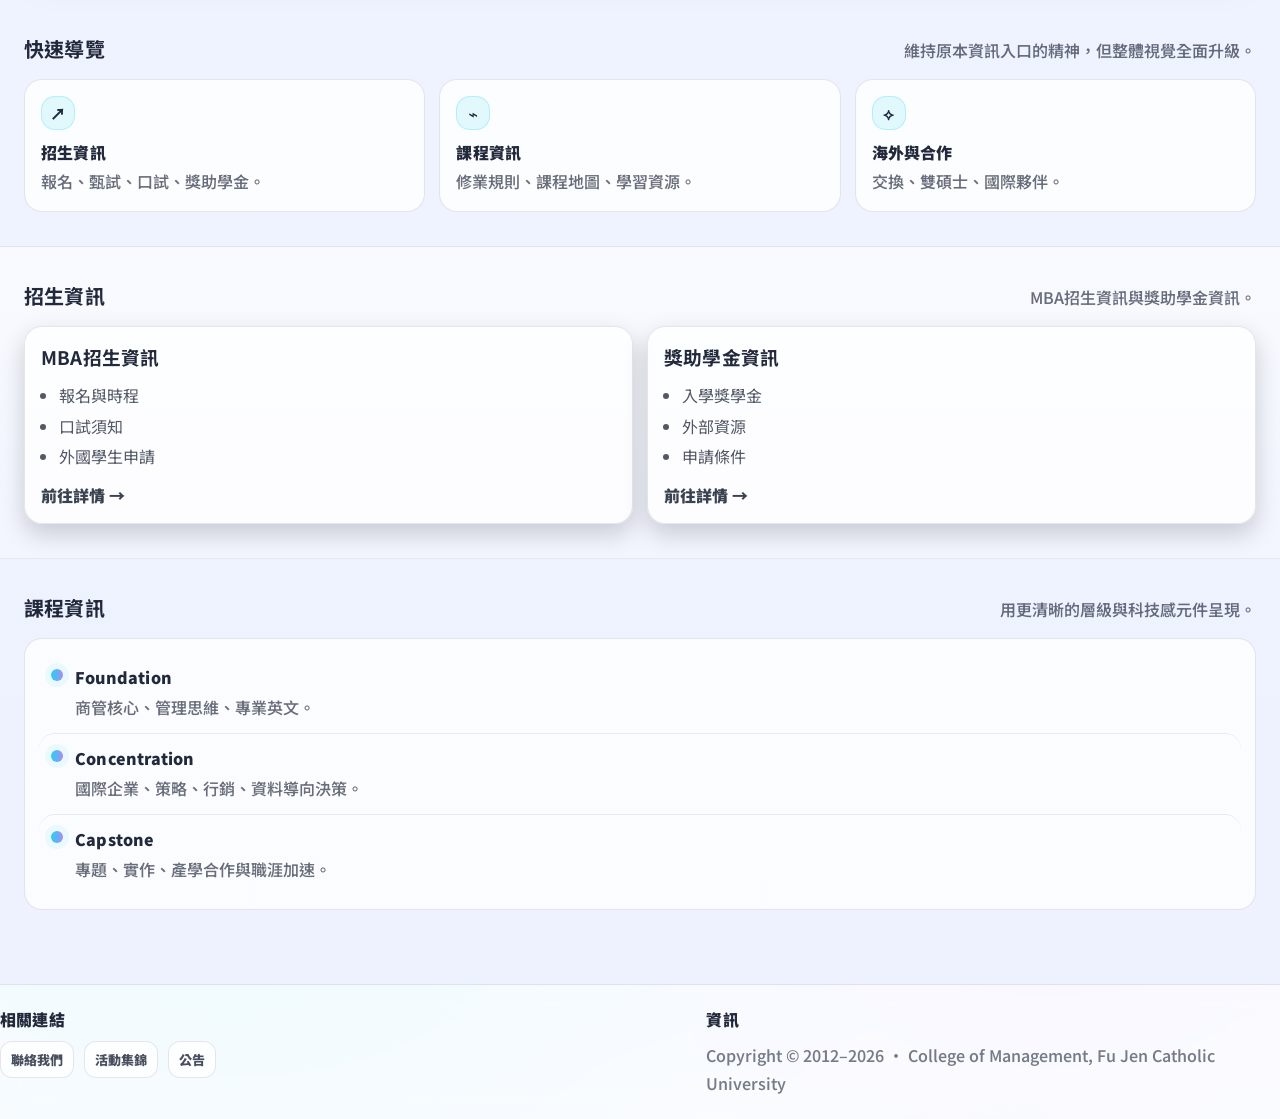
==== commit 45b050e4: "add backend platform" ====
--- a/index.html
+++ b/index.html
@@ -15,7 +15,7 @@
       href="https://fonts.googleapis.com/css2?family=Noto+Sans+TC:wght@400;500;600;700&display=swap"
       rel="stylesheet"
     />
-    <link rel="stylesheet" href="./assets/styles.css?v=3" />
+    <link rel="stylesheet" href="./assets/styles.css?v=6" />
     <link rel="icon" href="./assets/favicon.svg" type="image/svg+xml" />
   </head>
   <body>
@@ -25,9 +25,15 @@
       <div class="top-banner">
         <div class="shell top-banner-inner">
           <div class="banner-left">
-            <div class="logo-wrap">
+            <a
+              class="logo-wrap"
+              id="logo-admin-hub"
+              href="http://127.0.0.1:8099/hub.html"
+              title="總後台管理"
+              aria-label="總後台管理（公告與活動集錦）"
+            >
               <img class="logo" src="./assets/logo.svg" width="200" height="200" alt="imMBA logo" />
-            </div>
+            </a>
             <div class="banner-titles">
               <div class="brand-title brand-title--banner" data-i18n="brandTitle">輔仁大學國際經營管理碩士班</div>
               <div class="brand-subtitle brand-subtitle--banner" data-i18n="brandSubtitle">
@@ -288,8 +294,17 @@
       </div>
     </footer>
 
-    <script src="./assets/announcements.js?v=5" defer></script>
-    <script src="./assets/highlights.js?v=1" defer></script>
+    <script src="./assets/announcements.js?v=6" defer></script>
+    <script src="./assets/highlights.js?v=3" defer></script>
     <script src="./assets/app.js" defer></script>
+    <script>
+      (function () {
+        var a = document.getElementById("logo-admin-hub");
+        if (!a) return;
+        if (location.protocol === "http:" || location.protocol === "https:") {
+          a.href = location.origin + "/hub.html";
+        }
+      })();
+    </script>
   </body>
 </html>
--- a/assets/styles.css
+++ b/assets/styles.css
@@ -111,6 +111,20 @@
   display:flex;
   align-items:center;
   justify-content:center;
+}
+a.logo-wrap{
+  text-decoration: none;
+  color: inherit;
+  border-radius: 16px;
+  outline-offset: 4px;
+  transition: opacity 0.2s ease, transform 0.2s ease;
+}
+a.logo-wrap:hover{
+  opacity: 0.94;
+  transform: scale(1.02);
+}
+a.logo-wrap:focus-visible{
+  outline: 2px solid rgba(125,211,252,.85);
 }
 .banner-titles{
   min-width: 0;
@@ -935,26 +949,35 @@
   text-align: center;
 }
 .hl-item{
+  --hl-card-h: 420px;
   display: grid;
-  grid-template-columns: minmax(0, 1fr) minmax(0, 1fr);
-  gap: 24px;
+  grid-template-columns: 1fr 1fr;
+  grid-template-rows: var(--hl-card-h);
+  gap: 0;
   align-items: stretch;
   border-radius: 22px;
   border: 1px solid rgba(15,23,42,.10);
   background: rgba(255,255,255,.82);
   box-shadow: 0 14px 40px rgba(15, 23, 42, 0.08);
   overflow: hidden;
+  transition: transform 0.22s ease, box-shadow 0.22s ease;
+  will-change: transform;
+}
+.hl-item:hover{
+  transform: translateY(-8px);
+  box-shadow: 0 22px 48px rgba(15, 23, 42, 0.14);
 }
 .hl-item--reverse .hl-media{ order: 2; }
 .hl-item--reverse .hl-text{ order: 1; }
 .hl-media{
-  min-height: 220px;
+  height: 100%;
+  min-height: 0;
   background: linear-gradient(135deg, rgba(34,211,238,.10), rgba(167,139,250,.08));
+  overflow: hidden;
 }
 .hl-photo{
   width: 100%;
   height: 100%;
-  min-height: 220px;
   object-fit: cover;
   display: block;
 }
@@ -964,35 +987,55 @@
   background: rgba(241,245,249,.9);
 }
 .hl-text{
-  padding: 22px 22px 22px 8px;
+  height: 100%;
+  min-height: 0;
+  padding: 20px 22px 18px 16px;
   display: flex;
   flex-direction: column;
-  gap: 12px;
+  gap: 10px;
+  overflow: hidden;
+  box-sizing: border-box;
 }
 .hl-item--reverse .hl-text{
-  padding: 22px 8px 22px 22px;
+  padding: 20px 16px 18px 22px;
 }
 .hl-title{
   margin: 0;
-  font-size: 1.15rem;
+  font-size: 1.08rem;
   font-weight: 900;
   letter-spacing: .02em;
   line-height: 1.35;
   color: rgba(15,23,42,.92);
+  display: -webkit-box;
+  -webkit-box-orient: vertical;
+  -webkit-line-clamp: 2;
+  overflow: hidden;
 }
 .hl-body{
   margin: 0;
   flex: 1;
-}
-.hl-body p{
+  min-height: 0;
+  display: flex;
+  flex-direction: column;
+  gap: 10px;
+}
+.hl-body-preview{
   margin: 0;
-  line-height: 1.75;
+  line-height: 1.65;
   color: rgba(15,23,42,.72);
   font-weight: 550;
-  font-size: 15px;
-}
-.hl-readmore{
-  margin-top: 12px;
+  font-size: 14px;
+  flex: 1;
+  min-height: 0;
+  display: -webkit-box;
+  -webkit-box-orient: vertical;
+  -webkit-line-clamp: 7;
+  overflow: hidden;
+}
+a.hl-readmore{
+  flex-shrink: 0;
+  align-self: flex-start;
+  margin-top: auto;
   padding: 8px 14px;
   border-radius: 999px;
   border: 1px solid rgba(34,211,238,.35);
@@ -1002,33 +1045,36 @@
   font-size: 13px;
   cursor: pointer;
   font-family: inherit;
-}
-.hl-readmore:hover{
+  text-decoration: none;
+}
+a.hl-readmore:hover{
   border-color: rgba(34,211,238,.5);
-  background: rgba(34,211,238,.18);
-}
-.hl-detail{
-  margin-top: 4px;
-  font-size: 13px;
-  font-weight: 750;
-  color: rgba(59,130,246,.92);
-  text-decoration: none;
-  align-self: flex-start;
-}
-.hl-detail:hover{ text-decoration: underline }
+  background: rgba(34,211,238,.22);
+  color: rgba(15,23,42,.92);
+}
 
 @media (max-width: 800px){
   .hl-item,
   .hl-item.hl-item--reverse{
     grid-template-columns: 1fr;
+    grid-template-rows: 280px 340px;
+    height: auto;
+    min-height: 0;
   }
   .hl-item--reverse .hl-media,
   .hl-item--reverse .hl-text{
     order: unset;
   }
+  .hl-media{
+    height: 280px;
+  }
   .hl-text,
   .hl-item--reverse .hl-text{
     padding: 16px 18px 20px;
+    height: 340px;
+    min-height: 340px;
+    max-height: 340px;
+    box-sizing: border-box;
   }
 }
 
